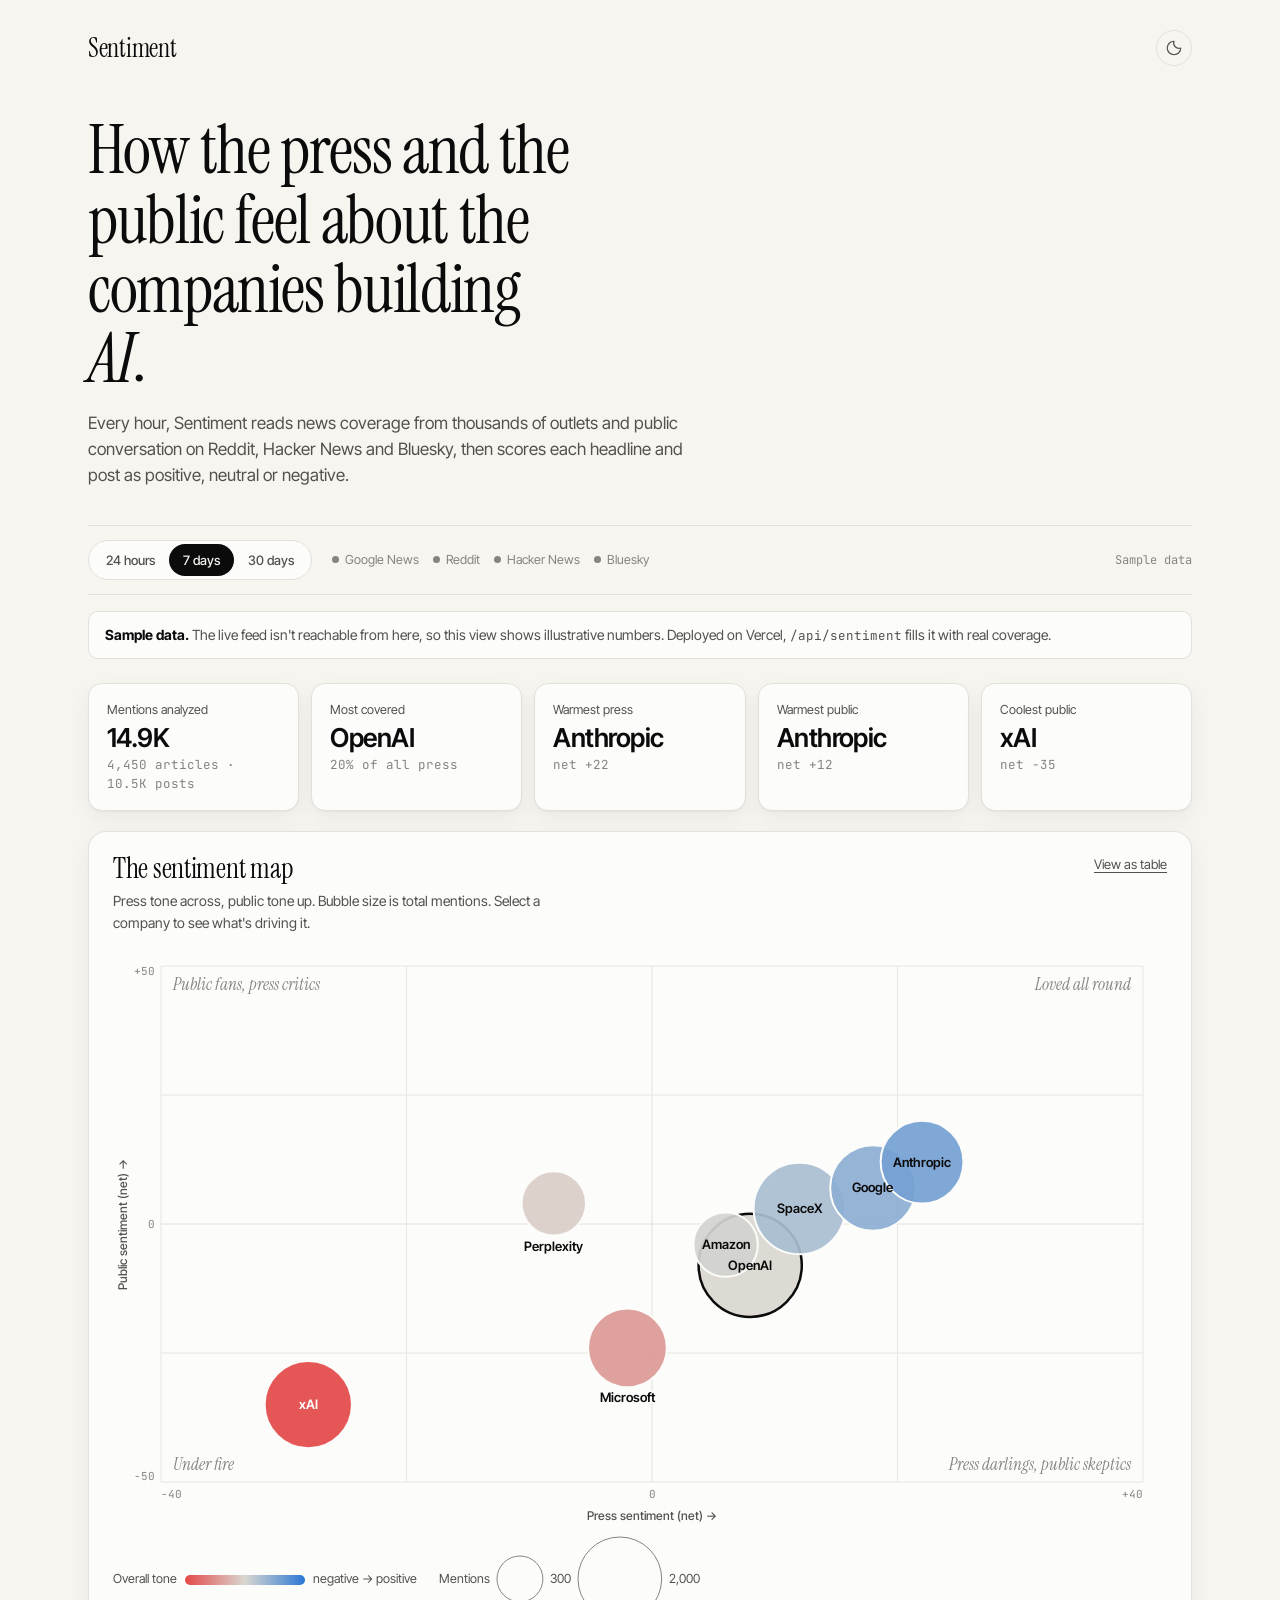
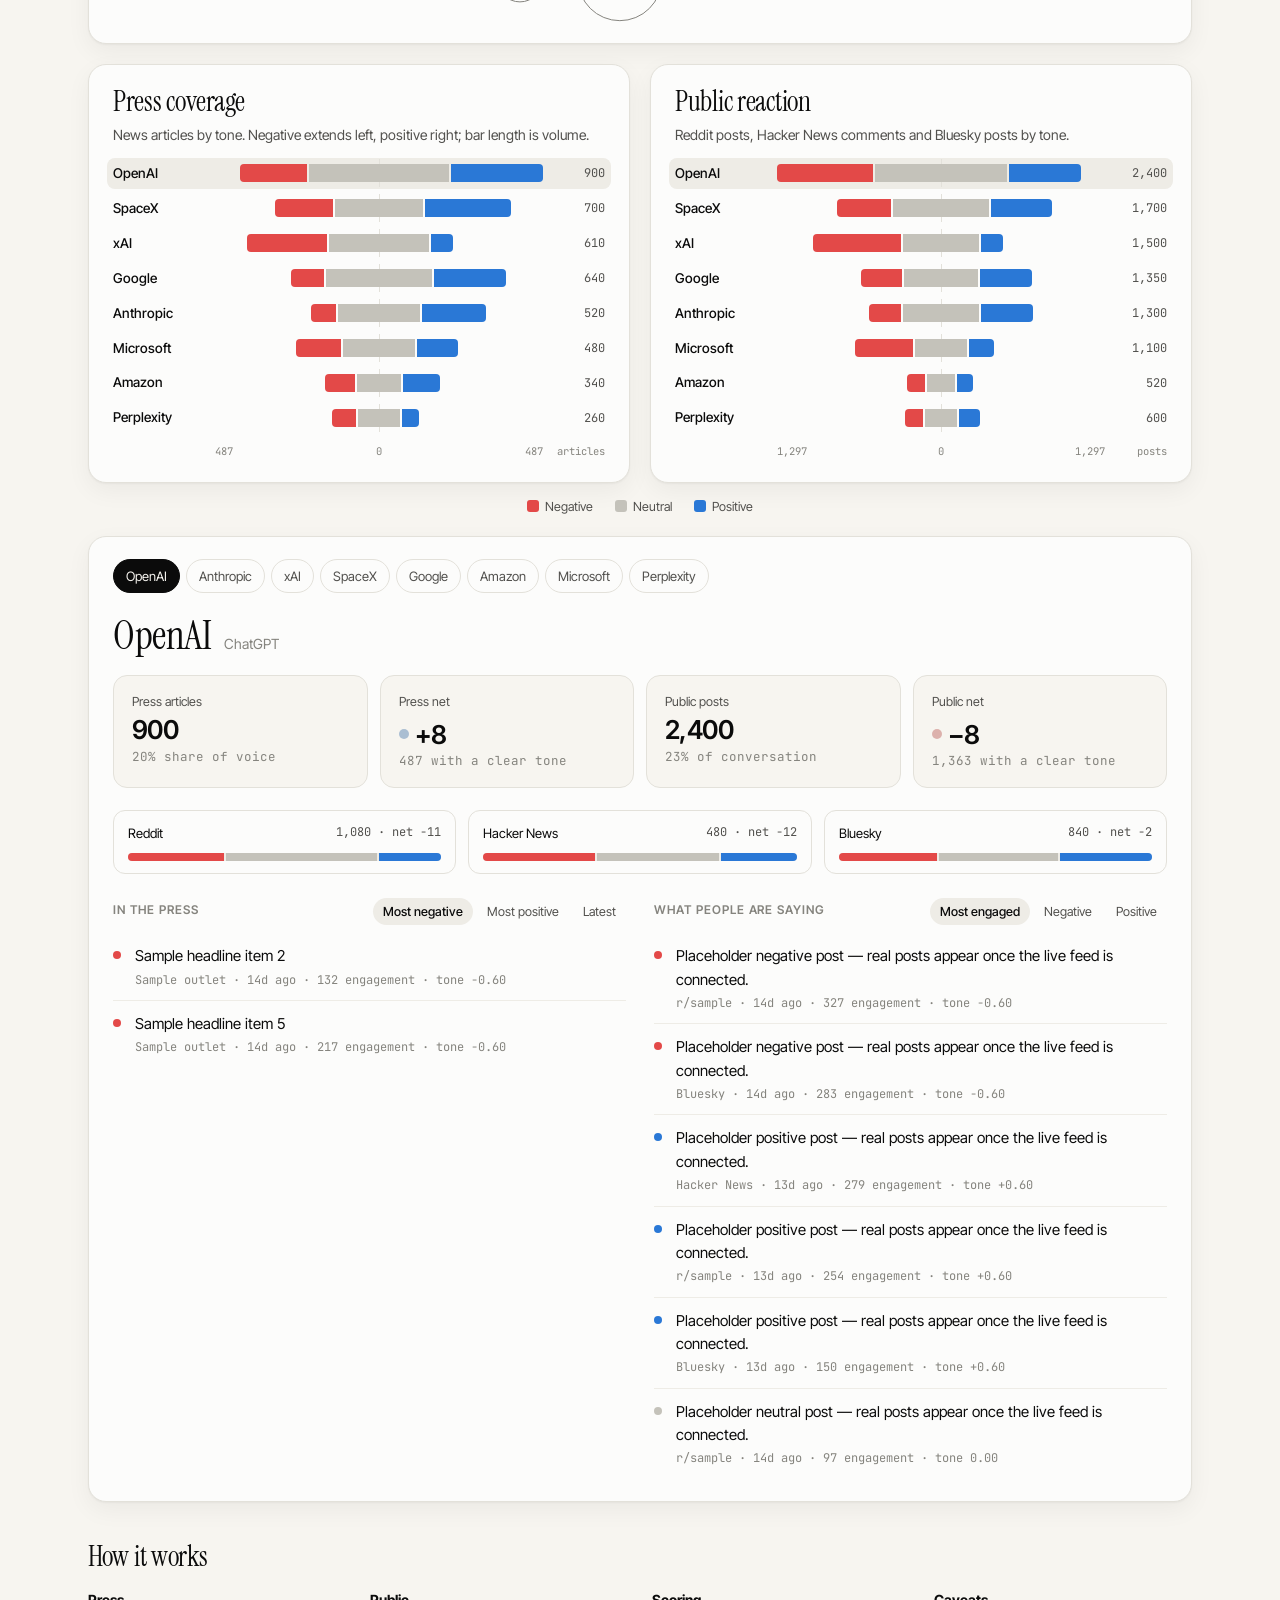
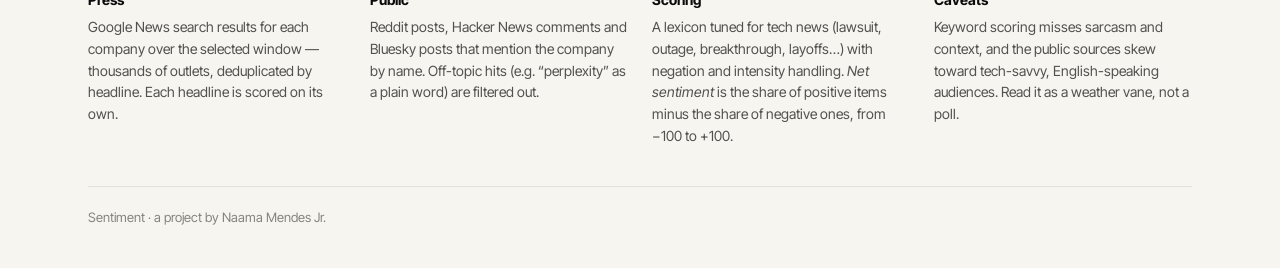
==== sentiment/index.html @ e8dbe795 "Add Sentiment: press vs. public sentiment dashboard for top AI companies Static page at /sentiment/ " ====
<!doctype html>
<html lang="en">
<head>
  <meta charset="utf-8" />
  <meta name="viewport" content="width=device-width, initial-scale=1" />
  <title>Sentiment</title>
  <meta name="description" content="How the press and the public feel about the companies building AI — OpenAI, Anthropic, xAI, SpaceX, Google, Amazon, Microsoft and Perplexity." />
  <link rel="preconnect" href="https://fonts.googleapis.com" />
  <link rel="preconnect" href="https://fonts.gstatic.com" crossorigin />
  <link href="https://fonts.googleapis.com/css2?family=Instrument+Serif:ital@0;1&family=Inter+Tight:wght@400;500;600&family=JetBrains+Mono:wght@400;500&display=swap" rel="stylesheet" />
  <link rel="stylesheet" href="/sentiment/sentiment.css" />
  <script>
    try { const t = localStorage.getItem("sentiment-theme"); if (t) document.documentElement.dataset.theme = t; } catch (e) {}
  </script>
</head>
<body>
  <div class="page">
    <header class="masthead">
      <div class="masthead-row">
        <a class="wordmark" href="/sentiment/">Sentiment</a>
        <button class="theme-toggle" id="themeToggle" type="button" aria-label="Toggle dark mode">
          <svg viewBox="0 0 24 24" width="18" height="18" aria-hidden="true"><path d="M12 3a9 9 0 1 0 9 9 7 7 0 0 1-9-9z" fill="none" stroke="currentColor" stroke-width="1.6" stroke-linejoin="round"/></svg>
        </button>
      </div>
      <h1 class="headline">How the press and the public feel about the companies building <em>AI</em>.</h1>
      <p class="dek">Every hour, Sentiment reads news coverage from thousands of outlets and public conversation on Reddit, Hacker News and Bluesky, then scores each headline and post as positive, neutral or negative.</p>
    </header>

    <div class="controls" role="toolbar" aria-label="Filters">
      <div class="seg" role="radiogroup" aria-label="Time window" id="windowSeg">
        <button role="radio" data-window="1d">24 hours</button>
        <button role="radio" data-window="7d" aria-checked="true">7 days</button>
        <button role="radio" data-window="30d">30 days</button>
      </div>
      <div class="sources" id="sources" aria-label="Source status"></div>
      <span class="updated" id="updated"></span>
    </div>

    <div class="banner" id="sampleBanner" hidden>
      <strong>Sample data.</strong> The live feed isn't reachable from here, so this view shows illustrative numbers. Deployed on Vercel, <code>/api/sentiment</code> fills it with real coverage.
    </div>

    <main id="main" class="main">
      <section class="tiles" id="tiles" aria-label="Summary"></section>

      <section class="card map-card">
        <div class="card-head">
          <div>
            <h2>The sentiment map</h2>
            <p class="sub">Press tone across, public tone up. Bubble size is total mentions. Select a company to see what's driving it.</p>
          </div>
          <button class="link-btn" id="mapTableToggle" type="button" aria-expanded="false">View as table</button>
        </div>
        <div class="map-wrap" id="mapWrap"></div>
        <div class="legend" id="mapLegend"></div>
        <div class="table-wrap" id="mapTable" hidden></div>
      </section>

      <div class="duo">
        <section class="card">
          <div class="card-head">
            <div>
              <h2>Press coverage</h2>
              <p class="sub">News articles by tone. Negative extends left, positive right; bar length is volume.</p>
            </div>
          </div>
          <div id="pressBars" class="bars"></div>
        </section>
        <section class="card">
          <div class="card-head">
            <div>
              <h2>Public reaction</h2>
              <p class="sub">Reddit posts, Hacker News comments and Bluesky posts by tone.</p>
            </div>
          </div>
          <div id="publicBars" class="bars"></div>
        </section>
      </div>
      <div class="legend legend-center" id="barLegend"></div>

      <section class="card detail" id="detail" aria-live="polite"></section>

      <section class="method">
        <h2>How it works</h2>
        <div class="method-grid">
          <div><h3>Press</h3><p>Google News search results for each company over the selected window — thousands of outlets, deduplicated by headline. Each headline is scored on its own.</p></div>
          <div><h3>Public</h3><p>Reddit posts, Hacker News comments and Bluesky posts that mention the company by name. Off-topic hits (e.g. “perplexity” as a plain word) are filtered out.</p></div>
          <div><h3>Scoring</h3><p>A lexicon tuned for tech news (lawsuit, outage, breakthrough, layoffs…) with negation and intensity handling. <em>Net sentiment</em> is the share of positive items minus the share of negative ones, from −100 to +100.</p></div>
          <div><h3>Caveats</h3><p>Keyword scoring misses sarcasm and context, and the public sources skew toward tech-savvy, English-speaking audiences. Read it as a weather vane, not a poll.</p></div>
        </div>
      </section>
    </main>

    <footer class="foot">Sentiment · a project by Naama Mendes Jr.</footer>
  </div>
  <div class="tooltip" id="tooltip" role="tooltip" hidden></div>
  <script src="/sentiment/sentiment.js" defer></script>
</body>
</html>
---- sentiment/sentiment.css ----
/* ============ Sentiment ============ */

:root {
  color-scheme: light;
  --bg: #f7f5f0;
  --surface: #fcfcfb;
  --ink: #0b0b0b;
  --ink-2: #52514e;
  --ink-3: #85847e;
  --rule: #e3e1da;
  --rule-soft: #eeece6;
  --grid: #e8e6df;
  --pos: #2a78d6;
  --neg: #e34948;
  --neu: #c4c2ba;
  --mid: #d9d7d0;
  --focus: #2a78d6;
  --shadow: 0 1px 2px rgba(20, 20, 15, .04), 0 8px 24px rgba(20, 20, 15, .05);

  --serif: "Instrument Serif", "Times New Roman", serif;
  --sans: "Inter Tight", "Helvetica Neue", Helvetica, Arial, sans-serif;
  --mono: "JetBrains Mono", ui-monospace, Menlo, monospace;
}
@media (prefers-color-scheme: dark) {
  :root:not([data-theme="light"]) {
    color-scheme: dark;
    --bg: #111110;
    --surface: #1a1a19;
    --ink: #f0efec;
    --ink-2: #c3c2b7;
    --ink-3: #8f8e86;
    --rule: #2f2f2c;
    --rule-soft: #262624;
    --grid: #2a2a28;
    --pos: #3987e5;
    --neg: #e66767;
    --neu: #55544f;
    --mid: #44433f;
    --focus: #6da7ec;
    --shadow: none;
  }
}
:root[data-theme="dark"] {
  color-scheme: dark;
  --bg: #111110;
  --surface: #1a1a19;
  --ink: #f0efec;
  --ink-2: #c3c2b7;
  --ink-3: #8f8e86;
  --rule: #2f2f2c;
  --rule-soft: #262624;
  --grid: #2a2a28;
  --pos: #3987e5;
  --neg: #e66767;
  --neu: #55544f;
  --mid: #44433f;
  --focus: #6da7ec;
  --shadow: none;
}

* { box-sizing: border-box; }
html, body { margin: 0; }
body {
  background: var(--bg);
  color: var(--ink);
  font: 15px/1.55 var(--sans);
  -webkit-font-smoothing: antialiased;
  overflow-x: hidden;
}
a { color: inherit; }
button { font: inherit; color: inherit; background: none; border: 0; cursor: pointer; padding: 0; }
:focus-visible { outline: 2px solid var(--focus); outline-offset: 2px; border-radius: 4px; }

.page { max-width: 1200px; margin: 0 auto; padding: 0 clamp(16px, 4vw, 48px); }

/* ---------- Masthead ---------- */
.masthead { padding: 28px 0 8px; }
.masthead-row { display: flex; align-items: center; justify-content: space-between; }
.wordmark {
  font-family: var(--serif); font-size: 26px; text-decoration: none; letter-spacing: -.01em;
}
.theme-toggle {
  width: 36px; height: 36px; display: grid; place-items: center;
  border-radius: 999px; color: var(--ink-2); border: 1px solid var(--rule);
}
.theme-toggle:hover { color: var(--ink); background: var(--surface); }
.headline {
  font-family: var(--serif); font-weight: 400;
  font-size: clamp(36px, 6vw, 68px); line-height: 1.02; letter-spacing: -.02em;
  margin: 48px 0 16px; max-width: 16ch;
}
.headline em { font-style: italic; }
.dek { color: var(--ink-2); font-size: 17px; max-width: 62ch; margin: 0 0 28px; }

/* ---------- Controls ---------- */
.controls {
  display: flex; flex-wrap: wrap; align-items: center; gap: 12px 20px;
  padding: 14px 0; border-top: 1px solid var(--rule); border-bottom: 1px solid var(--rule);
  position: sticky; top: 0; z-index: 5; background: var(--bg);
}
.seg { display: inline-flex; background: var(--surface); border: 1px solid var(--rule); border-radius: 999px; padding: 3px; }
.seg button { padding: 6px 14px; border-radius: 999px; font-size: 13px; color: var(--ink-2); font-weight: 500; }
.seg button[aria-checked="true"] { background: var(--ink); color: var(--bg); }
.seg button:not([aria-checked="true"]):hover { color: var(--ink); }
.sources { display: flex; flex-wrap: wrap; gap: 6px 14px; font-size: 12.5px; color: var(--ink-2); }
.src { display: inline-flex; align-items: center; gap: 6px; }
.src i { width: 7px; height: 7px; border-radius: 50%; background: #0ca30c; display: inline-block; }
.src.partial i { background: #fab219; }
.src.down i { background: #d03b3b; }
.src.down, .src.idle { color: var(--ink-3); }
.src.idle i { background: var(--ink-3); }
.updated { margin-left: auto; font-family: var(--mono); font-size: 12px; color: var(--ink-3); }

.banner {
  margin: 16px 0 0; padding: 12px 16px; border-radius: 10px;
  background: var(--surface); border: 1px solid var(--rule); color: var(--ink-2); font-size: 14px;
}
.banner strong { color: var(--ink); }
.banner code { font-family: var(--mono); font-size: 12.5px; }

.main { padding: 24px 0 40px; display: grid; gap: 20px; transition: opacity .25s; }
.main.loading { opacity: .45; pointer-events: none; }

/* ---------- Tiles ---------- */
.tiles { display: grid; grid-template-columns: repeat(5, minmax(0, 1fr)); gap: 12px; }
.tile { background: var(--surface); border: 1px solid var(--rule); border-radius: 14px; padding: 16px 18px; box-shadow: var(--shadow); min-width: 0; }
.tile-label { font-size: 12.5px; color: var(--ink-2); }
.tile-value { font-size: 26px; font-weight: 600; letter-spacing: -.02em; margin-top: 4px; line-height: 1.15; overflow: hidden; text-overflow: ellipsis; white-space: nowrap; }
.tile-note { font-size: 12.5px; color: var(--ink-3); margin-top: 2px; font-family: var(--mono); }

/* ---------- Cards ---------- */
.card { background: var(--surface); border: 1px solid var(--rule); border-radius: 18px; padding: 22px 24px; box-shadow: var(--shadow); min-width: 0; }
.card-head { display: flex; justify-content: space-between; align-items: flex-start; gap: 16px; margin-bottom: 12px; }
.card h2, .method h2 { font-family: var(--serif); font-weight: 400; font-size: 28px; letter-spacing: -.01em; margin: 0; line-height: 1.1; }
.sub { color: var(--ink-2); margin: 6px 0 0; font-size: 14px; max-width: 60ch; }
.link-btn { font-size: 13px; color: var(--ink-2); text-decoration: underline; text-underline-offset: 3px; white-space: nowrap; }
.link-btn:hover { color: var(--ink); }

.duo { display: grid; grid-template-columns: 1fr 1fr; gap: 20px; }

/* ---------- Map ---------- */
.map-wrap { position: relative; width: 100%; }
.map-wrap svg { display: block; width: 100%; height: auto; overflow: visible; }
.map-wrap text { font-family: var(--sans); }
.axis-line { stroke: var(--rule); stroke-width: 1; }
.grid-line { stroke: var(--grid); stroke-width: 1; }
.quad-label { font-family: var(--serif) !important; font-style: italic; font-size: 17px; fill: var(--ink-3); }
.axis-label { font-size: 12px; fill: var(--ink-2); font-weight: 500; }
.tick { font-family: var(--mono) !important; font-size: 11px; fill: var(--ink-3); }
.bubble { cursor: pointer; transition: opacity .2s; }
.bubble circle.fill { stroke: var(--surface); stroke-width: 2; fill-opacity: .92; transition: stroke .15s; }
.bubble:hover circle.fill, .bubble:focus-visible circle.fill { stroke: var(--ink); }
.bubble.selected circle.fill { stroke: var(--ink); stroke-width: 2.5; }
.bubble:focus { outline: none; }
.bubble-name { font-size: 13px; font-weight: 600; fill: var(--ink); paint-order: stroke; stroke: var(--surface); stroke-width: 4px; stroke-linejoin: round; pointer-events: none; }
.bubble-name.inside { stroke: none; }

.legend { display: flex; flex-wrap: wrap; gap: 8px 22px; align-items: center; font-size: 12.5px; color: var(--ink-2); margin-top: 10px; }
.legend-center { justify-content: center; margin-top: -6px; }
.legend .sw { display: inline-block; width: 12px; height: 12px; border-radius: 3px; vertical-align: -1px; margin-right: 6px; }
.legend .ramp { display: inline-block; width: 120px; height: 10px; border-radius: 5px; vertical-align: middle; margin: 0 8px; background: linear-gradient(90deg, var(--neg), var(--mid), var(--pos)); }
.legend .size-key { display: inline-flex; align-items: center; gap: 6px; }
.legend .size-key svg { overflow: visible; }

/* ---------- Bars ---------- */
.bars { display: grid; gap: 4px; }
.bar-row {
  display: grid; grid-template-columns: 92px 1fr 52px; align-items: center; gap: 10px;
  padding: 5px 6px; margin: 0 -6px; border-radius: 8px; cursor: pointer;
}
.bar-row:hover, .bar-row.selected { background: var(--rule-soft); }
.bar-name { font-size: 13.5px; font-weight: 500; white-space: nowrap; overflow: hidden; text-overflow: ellipsis; }
.bar-track { position: relative; height: 18px; }
.bar-track::before { content: ""; position: absolute; left: 50%; top: -5px; bottom: -5px; width: 1px; background: var(--rule); }
.seg-bar { position: absolute; top: 0; height: 18px; }
.seg-bar.neg { background: var(--neg); border-radius: 4px 0 0 4px; }
.seg-bar.pos { background: var(--pos); border-radius: 0 4px 4px 0; }
.seg-bar.neu { background: var(--neu); }
.bar-total { font-family: var(--mono); font-size: 12px; color: var(--ink-2); text-align: right; }
.bar-axis { display: grid; grid-template-columns: 92px 1fr 52px; gap: 10px; font-family: var(--mono); font-size: 10.5px; color: var(--ink-3); margin-top: 6px; }
.bar-axis div { display: flex; justify-content: space-between; }

/* ---------- Detail ---------- */
.company-picker { display: flex; flex-wrap: wrap; gap: 6px; margin-bottom: 20px; }
.chip { padding: 6px 12px; border-radius: 999px; border: 1px solid var(--rule); font-size: 13px; color: var(--ink-2); }
.chip:hover { color: var(--ink); border-color: var(--ink-3); }
.chip[aria-pressed="true"] { background: var(--ink); color: var(--bg); border-color: var(--ink); }
.detail-title { display: flex; align-items: baseline; gap: 12px; flex-wrap: wrap; }
.detail-title h2 { font-size: 40px; }
.detail-title .product { color: var(--ink-3); font-size: 14px; }
.detail-stats { display: grid; grid-template-columns: repeat(4, minmax(0, 1fr)); gap: 12px; margin: 18px 0 22px; }
.detail-stats .tile { box-shadow: none; background: var(--bg); }
.net-pill { display: inline-flex; align-items: center; gap: 6px; }
.net-pill i { width: 10px; height: 10px; border-radius: 50%; display: inline-block; }

.src-split { display: grid; grid-template-columns: repeat(3, minmax(0, 1fr)); gap: 12px; margin-bottom: 24px; }
.src-split .mini { border: 1px solid var(--rule); border-radius: 12px; padding: 12px 14px; }
.mini-head { display: flex; justify-content: space-between; font-size: 13px; }
.mini-head span:last-child { font-family: var(--mono); color: var(--ink-2); font-size: 12px; }
.stack { display: flex; gap: 2px; height: 8px; margin-top: 10px; border-radius: 4px; overflow: hidden; background: var(--rule-soft); }
.stack span { display: block; height: 100%; }

.lists { display: grid; grid-template-columns: 1fr 1fr; gap: 28px; }
.lists h3 { font-size: 12px; text-transform: uppercase; letter-spacing: .08em; color: var(--ink-3); font-weight: 600; margin: 0 0 6px; }
.feed { list-style: none; padding: 0; margin: 0; }
.feed li { border-top: 1px solid var(--rule-soft); padding: 11px 0; display: grid; grid-template-columns: 14px 1fr; gap: 8px; }
.feed li:first-child { border-top: 0; }
.feed .dot { width: 8px; height: 8px; border-radius: 50%; margin-top: 7px; }
.feed .dot.positive { background: var(--pos); }
.feed .dot.negative { background: var(--neg); }
.feed .dot.neutral { background: var(--neu); }
.feed a { text-decoration: none; font-size: 14.5px; line-height: 1.4; display: block; }
.feed a:hover { text-decoration: underline; text-underline-offset: 2px; }
.feed .meta { font-size: 12px; color: var(--ink-3); margin-top: 3px; font-family: var(--mono); }
.feed .empty { color: var(--ink-3); font-size: 14px; display: block; }
.feed-tabs { display: flex; gap: 4px; margin-bottom: 4px; }
.feed-tabs button { font-size: 12.5px; padding: 4px 10px; border-radius: 999px; color: var(--ink-2); }
.feed-tabs button[aria-selected="true"] { background: var(--rule-soft); color: var(--ink); font-weight: 500; }
.feed-col-head { display: flex; justify-content: space-between; align-items: center; gap: 8px; flex-wrap: wrap; margin-bottom: 4px; }

/* ---------- Table ---------- */
.table-wrap { overflow-x: auto; margin-top: 16px; }
table { border-collapse: collapse; width: 100%; font-size: 13.5px; }
th, td { text-align: right; padding: 8px 10px; border-bottom: 1px solid var(--rule-soft); white-space: nowrap; }
th:first-child, td:first-child { text-align: left; }
th { font-weight: 500; color: var(--ink-2); font-size: 12px; }
td { font-family: var(--mono); font-size: 12.5px; }
td:first-child { font-family: var(--sans); font-size: 13.5px; font-weight: 500; }

/* ---------- Tooltip ---------- */
.tooltip {
  position: fixed; z-index: 20; pointer-events: none; min-width: 180px;
  background: var(--surface); color: var(--ink); border: 1px solid var(--rule);
  border-radius: 10px; padding: 10px 12px; font-size: 12.5px;
  box-shadow: 0 8px 28px rgba(0,0,0,.14);
}
.tooltip .tt-title { font-weight: 600; font-size: 13.5px; margin-bottom: 6px; }
.tooltip .tt-row { display: flex; justify-content: space-between; gap: 18px; align-items: center; }
.tooltip .tt-row b { font-family: var(--mono); font-weight: 500; }
.tooltip .tt-row span { color: var(--ink-2); display: inline-flex; align-items: center; gap: 6px; }
.tooltip .key { width: 10px; height: 2px; display: inline-block; border-radius: 1px; }

/* ---------- Method ---------- */
.method { padding: 20px 0 0; }
.method-grid { display: grid; grid-template-columns: repeat(4, minmax(0, 1fr)); gap: 24px; margin-top: 16px; }
.method h3 { font-size: 14px; margin: 0 0 6px; }
.method p { font-size: 14px; color: var(--ink-2); margin: 0; }
.foot { border-top: 1px solid var(--rule); padding: 20px 0 40px; color: var(--ink-3); font-size: 13px; }

/* ---------- Responsive ---------- */
@media (max-width: 960px) {
  .tiles { grid-template-columns: repeat(2, minmax(0, 1fr)); }
  .tiles .tile:first-child { grid-column: span 2; }
  .duo, .lists { grid-template-columns: 1fr; }
  .method-grid { grid-template-columns: 1fr 1fr; }
  .detail-stats { grid-template-columns: repeat(2, minmax(0, 1fr)); }
}
@media (max-width: 560px) {
  .card { padding: 18px 16px; border-radius: 14px; }
  .updated { margin-left: 0; width: 100%; }
  .src-split { grid-template-columns: 1fr; }
  .method-grid { grid-template-columns: 1fr; }
  .bar-row, .bar-axis { grid-template-columns: 76px 1fr 44px; gap: 8px; }
  .detail-title h2 { font-size: 32px; }
  .quad-label { font-size: 22px; }
}
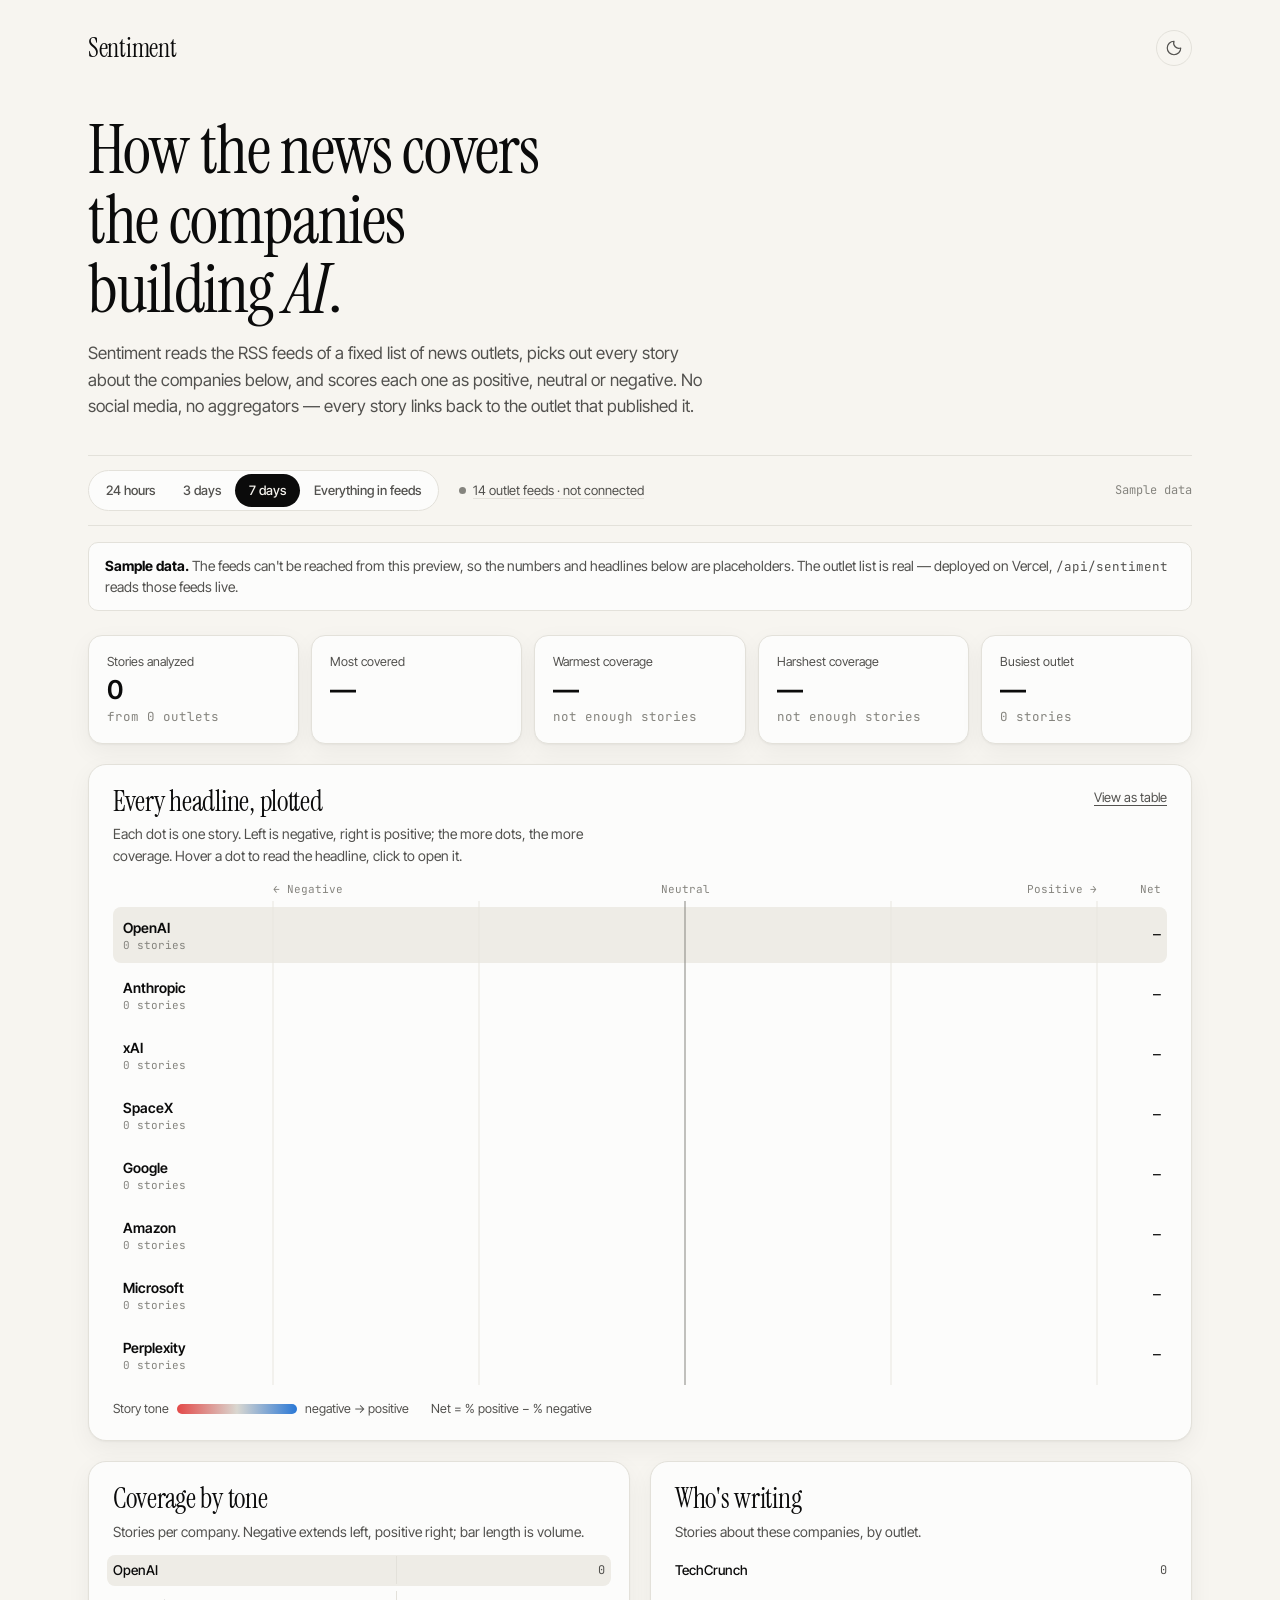
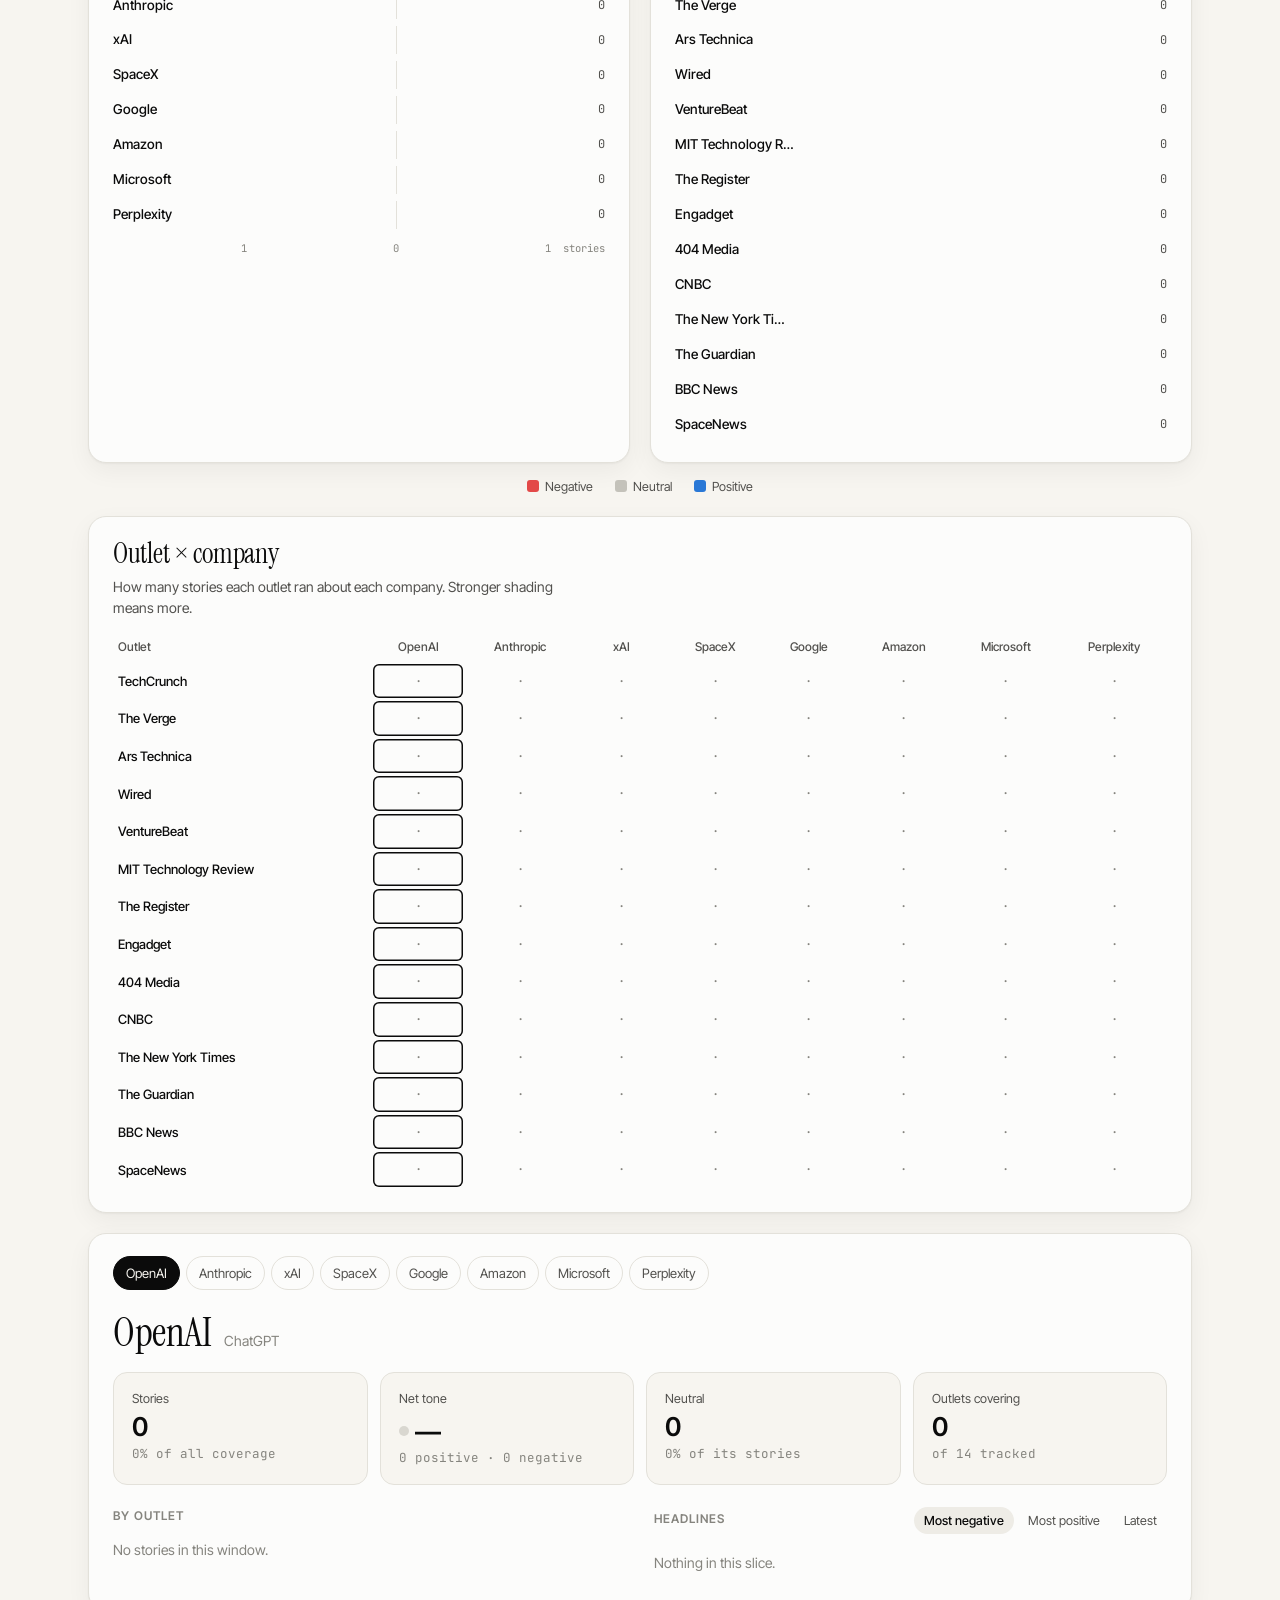
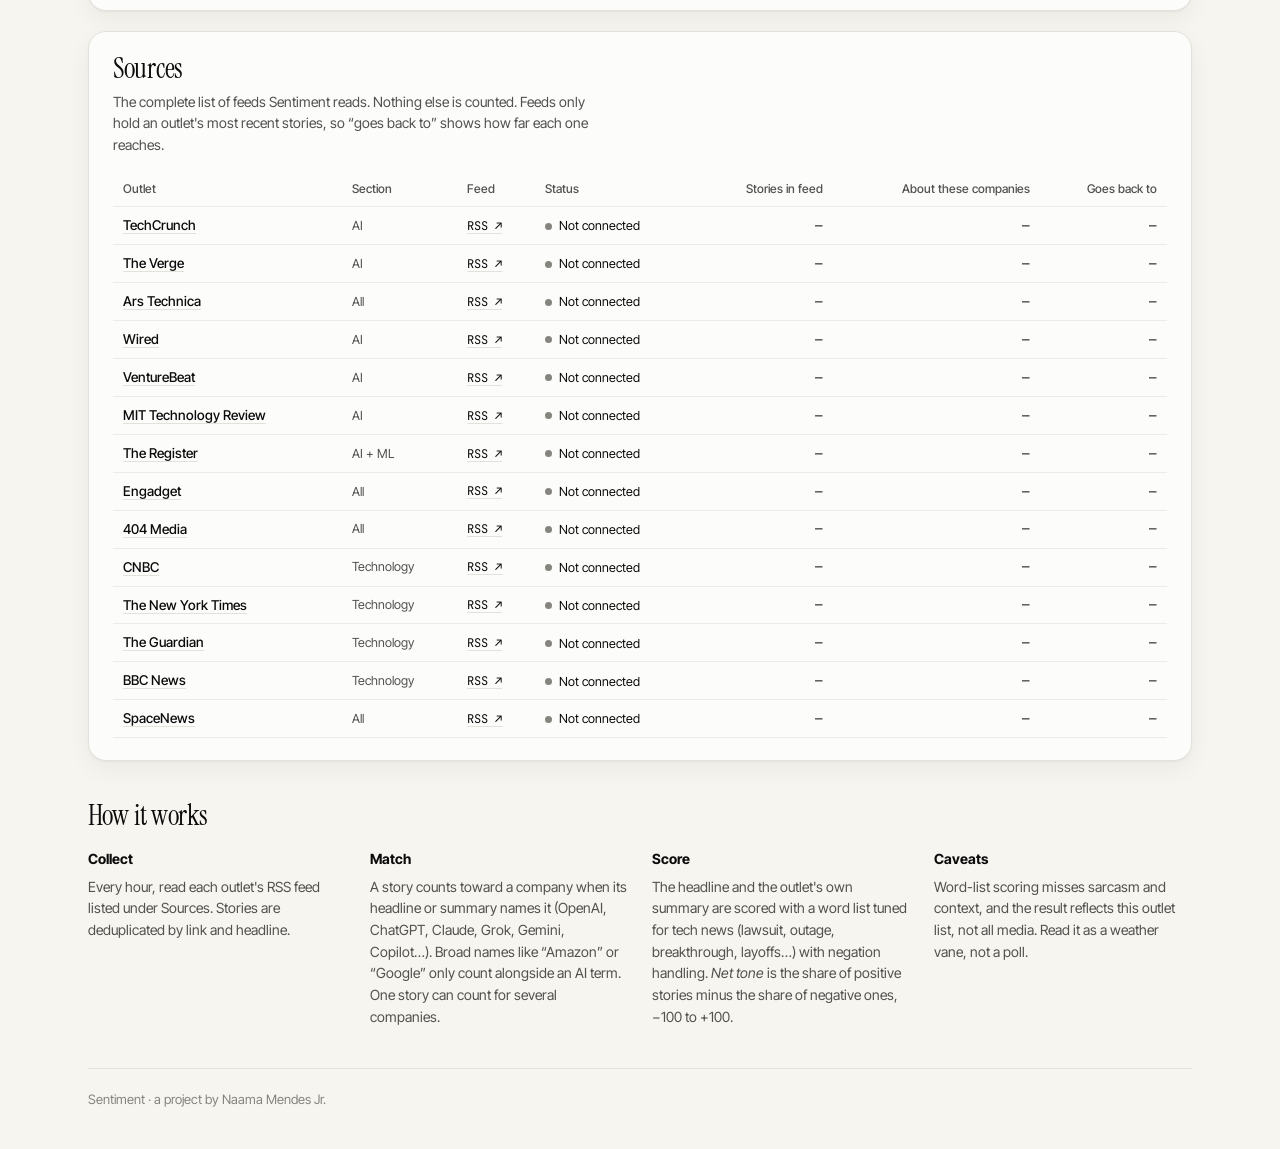
==== commit 892757cd: "Sentiment: read named publisher RSS feeds only, show every source Drop Google News and social source" ====
--- a/sentiment/index.html
+++ b/sentiment/index.html
@@ -4,7 +4,7 @@
   <meta charset="utf-8" />
   <meta name="viewport" content="width=device-width, initial-scale=1" />
   <title>Sentiment</title>
-  <meta name="description" content="How the press and the public feel about the companies building AI — OpenAI, Anthropic, xAI, SpaceX, Google, Amazon, Microsoft and Perplexity." />
+  <meta name="description" content="How the news covers the companies building AI — OpenAI, Anthropic, xAI, SpaceX, Google, Amazon, Microsoft and Perplexity — read straight from publisher RSS feeds." />
   <link rel="preconnect" href="https://fonts.googleapis.com" />
   <link rel="preconnect" href="https://fonts.gstatic.com" crossorigin />
   <link href="https://fonts.googleapis.com/css2?family=Instrument+Serif:ital@0;1&family=Inter+Tight:wght@400;500;600&family=JetBrains+Mono:wght@400;500&display=swap" rel="stylesheet" />
@@ -22,71 +22,92 @@
           <svg viewBox="0 0 24 24" width="18" height="18" aria-hidden="true"><path d="M12 3a9 9 0 1 0 9 9 7 7 0 0 1-9-9z" fill="none" stroke="currentColor" stroke-width="1.6" stroke-linejoin="round"/></svg>
         </button>
       </div>
-      <h1 class="headline">How the press and the public feel about the companies building <em>AI</em>.</h1>
-      <p class="dek">Every hour, Sentiment reads news coverage from thousands of outlets and public conversation on Reddit, Hacker News and Bluesky, then scores each headline and post as positive, neutral or negative.</p>
+      <h1 class="headline">How the news covers the companies building <em>AI</em>.</h1>
+      <p class="dek" id="dek">Sentiment reads the RSS feeds of a fixed list of news outlets, picks out every story about the companies below, and scores each one as positive, neutral or negative. No social media, no aggregators — every story links back to the outlet that published it.</p>
     </header>
 
     <div class="controls" role="toolbar" aria-label="Filters">
       <div class="seg" role="radiogroup" aria-label="Time window" id="windowSeg">
-        <button role="radio" data-window="1d">24 hours</button>
-        <button role="radio" data-window="7d" aria-checked="true">7 days</button>
-        <button role="radio" data-window="30d">30 days</button>
+        <button role="radio" data-window="1">24 hours</button>
+        <button role="radio" data-window="3">3 days</button>
+        <button role="radio" data-window="7" aria-checked="true">7 days</button>
+        <button role="radio" data-window="all">Everything in feeds</button>
       </div>
-      <div class="sources" id="sources" aria-label="Source status"></div>
+      <a class="feed-status" id="feedStatus" href="#sources"></a>
       <span class="updated" id="updated"></span>
     </div>
 
     <div class="banner" id="sampleBanner" hidden>
-      <strong>Sample data.</strong> The live feed isn't reachable from here, so this view shows illustrative numbers. Deployed on Vercel, <code>/api/sentiment</code> fills it with real coverage.
+      <strong>Sample data.</strong> The feeds can't be reached from this preview, so the numbers and headlines below are placeholders. The outlet list is real — deployed on Vercel, <code>/api/sentiment</code> reads those feeds live.
     </div>
 
     <main id="main" class="main">
       <section class="tiles" id="tiles" aria-label="Summary"></section>
 
-      <section class="card map-card">
+      <section class="card">
         <div class="card-head">
           <div>
-            <h2>The sentiment map</h2>
-            <p class="sub">Press tone across, public tone up. Bubble size is total mentions. Select a company to see what's driving it.</p>
+            <h2>Every headline, plotted</h2>
+            <p class="sub">Each dot is one story. Left is negative, right is positive; the more dots, the more coverage. Hover a dot to read the headline, click to open it.</p>
           </div>
-          <button class="link-btn" id="mapTableToggle" type="button" aria-expanded="false">View as table</button>
+          <button class="link-btn" id="tableToggle" type="button" aria-expanded="false">View as table</button>
         </div>
-        <div class="map-wrap" id="mapWrap"></div>
-        <div class="legend" id="mapLegend"></div>
-        <div class="table-wrap" id="mapTable" hidden></div>
+        <div class="strip-wrap" id="strip"></div>
+        <div class="legend" id="stripLegend"></div>
+        <div class="table-wrap" id="summaryTable" hidden></div>
       </section>
 
       <div class="duo">
         <section class="card">
           <div class="card-head">
             <div>
-              <h2>Press coverage</h2>
-              <p class="sub">News articles by tone. Negative extends left, positive right; bar length is volume.</p>
+              <h2>Coverage by tone</h2>
+              <p class="sub">Stories per company. Negative extends left, positive right; bar length is volume.</p>
             </div>
           </div>
-          <div id="pressBars" class="bars"></div>
+          <div id="toneBars" class="bars"></div>
         </section>
         <section class="card">
           <div class="card-head">
             <div>
-              <h2>Public reaction</h2>
-              <p class="sub">Reddit posts, Hacker News comments and Bluesky posts by tone.</p>
+              <h2>Who's writing</h2>
+              <p class="sub">Stories about these companies, by outlet.</p>
             </div>
           </div>
-          <div id="publicBars" class="bars"></div>
+          <div id="outletBars" class="bars"></div>
         </section>
       </div>
       <div class="legend legend-center" id="barLegend"></div>
 
+      <section class="card">
+        <div class="card-head">
+          <div>
+            <h2>Outlet × company</h2>
+            <p class="sub">How many stories each outlet ran about each company. Stronger shading means more.</p>
+          </div>
+        </div>
+        <div class="heat-wrap" id="heat"></div>
+      </section>
+
       <section class="card detail" id="detail" aria-live="polite"></section>
+
+      <section class="card" id="sources">
+        <div class="card-head">
+          <div>
+            <h2>Sources</h2>
+            <p class="sub">The complete list of feeds Sentiment reads. Nothing else is counted. Feeds only hold an outlet's most recent stories, so “goes back to” shows how far each one reaches.</p>
+          </div>
+        </div>
+        <div class="table-wrap" id="sourceTable"></div>
+      </section>
 
       <section class="method">
         <h2>How it works</h2>
         <div class="method-grid">
-          <div><h3>Press</h3><p>Google News search results for each company over the selected window — thousands of outlets, deduplicated by headline. Each headline is scored on its own.</p></div>
-          <div><h3>Public</h3><p>Reddit posts, Hacker News comments and Bluesky posts that mention the company by name. Off-topic hits (e.g. “perplexity” as a plain word) are filtered out.</p></div>
-          <div><h3>Scoring</h3><p>A lexicon tuned for tech news (lawsuit, outage, breakthrough, layoffs…) with negation and intensity handling. <em>Net sentiment</em> is the share of positive items minus the share of negative ones, from −100 to +100.</p></div>
-          <div><h3>Caveats</h3><p>Keyword scoring misses sarcasm and context, and the public sources skew toward tech-savvy, English-speaking audiences. Read it as a weather vane, not a poll.</p></div>
+          <div><h3>Collect</h3><p>Every hour, read each outlet's RSS feed listed under Sources. Stories are deduplicated by link and headline.</p></div>
+          <div><h3>Match</h3><p>A story counts toward a company when its headline or summary names it (OpenAI, ChatGPT, Claude, Grok, Gemini, Copilot…). Broad names like “Amazon” or “Google” only count alongside an AI term. One story can count for several companies.</p></div>
+          <div><h3>Score</h3><p>The headline and the outlet's own summary are scored with a word list tuned for tech news (lawsuit, outage, breakthrough, layoffs…) with negation handling. <em>Net tone</em> is the share of positive stories minus the share of negative ones, −100 to +100.</p></div>
+          <div><h3>Caveats</h3><p>Word-list scoring misses sarcasm and context, and the result reflects this outlet list, not all media. Read it as a weather vane, not a poll.</p></div>
         </div>
       </section>
     </main>
--- a/sentiment/sentiment.css
+++ b/sentiment/sentiment.css
@@ -102,13 +102,6 @@
 .seg button { padding: 6px 14px; border-radius: 999px; font-size: 13px; color: var(--ink-2); font-weight: 500; }
 .seg button[aria-checked="true"] { background: var(--ink); color: var(--bg); }
 .seg button:not([aria-checked="true"]):hover { color: var(--ink); }
-.sources { display: flex; flex-wrap: wrap; gap: 6px 14px; font-size: 12.5px; color: var(--ink-2); }
-.src { display: inline-flex; align-items: center; gap: 6px; }
-.src i { width: 7px; height: 7px; border-radius: 50%; background: #0ca30c; display: inline-block; }
-.src.partial i { background: #fab219; }
-.src.down i { background: #d03b3b; }
-.src.down, .src.idle { color: var(--ink-3); }
-.src.idle i { background: var(--ink-3); }
 .updated { margin-left: auto; font-family: var(--mono); font-size: 12px; color: var(--ink-3); }
 
 .banner {
@@ -138,47 +131,67 @@
 
 .duo { display: grid; grid-template-columns: 1fr 1fr; gap: 20px; }
 
-/* ---------- Map ---------- */
-.map-wrap { position: relative; width: 100%; }
-.map-wrap svg { display: block; width: 100%; height: auto; overflow: visible; }
-.map-wrap text { font-family: var(--sans); }
-.axis-line { stroke: var(--rule); stroke-width: 1; }
+/* ---------- Strip chart ---------- */
+.strip-wrap { position: relative; width: 100%; }
+.strip-wrap svg { display: block; width: 100%; height: auto; overflow: visible; }
+.strip-wrap text { font-family: var(--sans); }
+.axis-line { stroke: var(--ink-3); stroke-width: 1; }
 .grid-line { stroke: var(--grid); stroke-width: 1; }
-.quad-label { font-family: var(--serif) !important; font-style: italic; font-size: 17px; fill: var(--ink-3); }
-.axis-label { font-size: 12px; fill: var(--ink-2); font-weight: 500; }
 .tick { font-family: var(--mono) !important; font-size: 11px; fill: var(--ink-3); }
-.bubble { cursor: pointer; transition: opacity .2s; }
-.bubble circle.fill { stroke: var(--surface); stroke-width: 2; fill-opacity: .92; transition: stroke .15s; }
-.bubble:hover circle.fill, .bubble:focus-visible circle.fill { stroke: var(--ink); }
-.bubble.selected circle.fill { stroke: var(--ink); stroke-width: 2.5; }
-.bubble:focus { outline: none; }
-.bubble-name { font-size: 13px; font-weight: 600; fill: var(--ink); paint-order: stroke; stroke: var(--surface); stroke-width: 4px; stroke-linejoin: round; pointer-events: none; }
-.bubble-name.inside { stroke: none; }
+.row-bg { fill: var(--rule-soft); }
+.row-label { cursor: pointer; }
+.row-label:focus { outline: none; }
+.row-label:focus-visible .row-name { text-decoration: underline; }
+.row-label:hover .row-name { text-decoration: underline; text-underline-offset: 3px; }
+.row-name { font-size: 14px; font-weight: 600; fill: var(--ink); }
+.row-count { font-family: var(--mono) !important; font-size: 11px; fill: var(--ink-3); }
+.row-net { font-family: var(--mono) !important; font-size: 13px; font-weight: 500; fill: var(--ink); }
+.dot { stroke: var(--surface); stroke-width: 1.5; cursor: pointer; }
+.dot:hover { stroke: var(--ink); stroke-width: 2; }
 
 .legend { display: flex; flex-wrap: wrap; gap: 8px 22px; align-items: center; font-size: 12.5px; color: var(--ink-2); margin-top: 10px; }
 .legend-center { justify-content: center; margin-top: -6px; }
 .legend .sw { display: inline-block; width: 12px; height: 12px; border-radius: 3px; vertical-align: -1px; margin-right: 6px; }
 .legend .ramp { display: inline-block; width: 120px; height: 10px; border-radius: 5px; vertical-align: middle; margin: 0 8px; background: linear-gradient(90deg, var(--neg), var(--mid), var(--pos)); }
-.legend .size-key { display: inline-flex; align-items: center; gap: 6px; }
-.legend .size-key svg { overflow: visible; }
 
 /* ---------- Bars ---------- */
 .bars { display: grid; gap: 4px; }
 .bar-row {
-  display: grid; grid-template-columns: 92px 1fr 52px; align-items: center; gap: 10px;
-  padding: 5px 6px; margin: 0 -6px; border-radius: 8px; cursor: pointer;
-}
+  display: grid; grid-template-columns: 118px 1fr 44px; align-items: center; gap: 10px;
+  padding: 5px 6px; margin: 0 -6px; border-radius: 8px;
+}
+.bar-row.clickable { cursor: pointer; }
 .bar-row:hover, .bar-row.selected { background: var(--rule-soft); }
 .bar-name { font-size: 13.5px; font-weight: 500; white-space: nowrap; overflow: hidden; text-overflow: ellipsis; }
 .bar-track { position: relative; height: 18px; }
-.bar-track::before { content: ""; position: absolute; left: 50%; top: -5px; bottom: -5px; width: 1px; background: var(--rule); }
+.bar-track.centered::before { content: ""; position: absolute; left: 50%; top: -5px; bottom: -5px; width: 1px; background: var(--rule); }
 .seg-bar { position: absolute; top: 0; height: 18px; }
 .seg-bar.neg { background: var(--neg); border-radius: 4px 0 0 4px; }
 .seg-bar.pos { background: var(--pos); border-radius: 0 4px 4px 0; }
 .seg-bar.neu { background: var(--neu); }
 .bar-total { font-family: var(--mono); font-size: 12px; color: var(--ink-2); text-align: right; }
-.bar-axis { display: grid; grid-template-columns: 92px 1fr 52px; gap: 10px; font-family: var(--mono); font-size: 10.5px; color: var(--ink-3); margin-top: 6px; }
+.bar-axis { display: grid; grid-template-columns: 118px 1fr 44px; gap: 10px; font-family: var(--mono); font-size: 10.5px; color: var(--ink-3); margin-top: 6px; }
 .bar-axis div { display: flex; justify-content: space-between; }
+
+/* stacked (non-diverging) tone bar */
+.hstack { display: flex; gap: 2px; height: 18px; min-width: 4px; }
+.seg-inline { display: block; height: 100%; min-width: 2px; }
+.seg-inline:first-child { border-radius: 0; }
+.seg-inline:last-child { border-radius: 0 4px 4px 0; }
+.seg-inline.neg { background: var(--neg); }
+.seg-inline.neu { background: var(--neu); }
+.seg-inline.pos { background: var(--pos); }
+
+/* ---------- Heatmap ---------- */
+.heat-wrap { overflow-x: auto; margin: 0 -4px; }
+table.heat { border-collapse: separate; border-spacing: 3px; width: 100%; }
+table.heat th { font-size: 12px; font-weight: 500; color: var(--ink-2); padding: 4px 6px; border: 0; }
+table.heat thead th { text-align: center; }
+table.heat thead th:first-child, table.heat tbody th { text-align: left; font-family: var(--sans); white-space: nowrap; }
+table.heat tbody th { font-size: 13px; color: var(--ink); padding-right: 12px; }
+table.heat td { text-align: center; border: 0; border-radius: 6px; padding: 8px 4px; min-width: 54px; font-size: 12px; cursor: pointer; }
+table.heat td.zero { color: var(--ink-3); }
+table.heat td.sel { box-shadow: inset 0 0 0 1.5px var(--ink); }
 
 /* ---------- Detail ---------- */
 .company-picker { display: flex; flex-wrap: wrap; gap: 6px; margin-bottom: 20px; }
@@ -193,30 +206,48 @@
 .net-pill { display: inline-flex; align-items: center; gap: 6px; }
 .net-pill i { width: 10px; height: 10px; border-radius: 50%; display: inline-block; }
 
-.src-split { display: grid; grid-template-columns: repeat(3, minmax(0, 1fr)); gap: 12px; margin-bottom: 24px; }
-.src-split .mini { border: 1px solid var(--rule); border-radius: 12px; padding: 12px 14px; }
-.mini-head { display: flex; justify-content: space-between; font-size: 13px; }
-.mini-head span:last-child { font-family: var(--mono); color: var(--ink-2); font-size: 12px; }
-.stack { display: flex; gap: 2px; height: 8px; margin-top: 10px; border-radius: 4px; overflow: hidden; background: var(--rule-soft); }
-.stack span { display: block; height: 100%; }
 
 .lists { display: grid; grid-template-columns: 1fr 1fr; gap: 28px; }
 .lists h3 { font-size: 12px; text-transform: uppercase; letter-spacing: .08em; color: var(--ink-3); font-weight: 600; margin: 0 0 6px; }
 .feed { list-style: none; padding: 0; margin: 0; }
 .feed li { border-top: 1px solid var(--rule-soft); padding: 11px 0; display: grid; grid-template-columns: 14px 1fr; gap: 8px; }
 .feed li:first-child { border-top: 0; }
-.feed .dot { width: 8px; height: 8px; border-radius: 50%; margin-top: 7px; }
-.feed .dot.positive { background: var(--pos); }
-.feed .dot.negative { background: var(--neg); }
-.feed .dot.neutral { background: var(--neu); }
 .feed a { text-decoration: none; font-size: 14.5px; line-height: 1.4; display: block; }
 .feed a:hover { text-decoration: underline; text-underline-offset: 2px; }
 .feed .meta { font-size: 12px; color: var(--ink-3); margin-top: 3px; font-family: var(--mono); }
-.feed .empty { color: var(--ink-3); font-size: 14px; display: block; }
 .feed-tabs { display: flex; gap: 4px; margin-bottom: 4px; }
 .feed-tabs button { font-size: 12.5px; padding: 4px 10px; border-radius: 999px; color: var(--ink-2); }
 .feed-tabs button[aria-selected="true"] { background: var(--rule-soft); color: var(--ink); font-weight: 500; }
 .feed-col-head { display: flex; justify-content: space-between; align-items: center; gap: 8px; flex-wrap: wrap; margin-bottom: 4px; }
+
+.mini-bars { display: grid; gap: 6px; margin-top: 8px; }
+.mini-row { display: grid; grid-template-columns: 150px 1fr 32px; gap: 10px; align-items: center; font-size: 13px; }
+.mini-name { white-space: nowrap; overflow: hidden; text-overflow: ellipsis; }
+.mini-track .hstack { height: 10px; }
+.mini-num { font-family: var(--mono); font-size: 12px; color: var(--ink-2); text-align: right; }
+.feed .dot-key { width: 8px; height: 8px; border-radius: 50%; margin-top: 7px; }
+.dot-key.positive { background: var(--pos); }
+.dot-key.negative { background: var(--neg); }
+.dot-key.neutral { background: var(--neu); }
+.empty { color: var(--ink-3); font-size: 14px; }
+
+/* ---------- Sources ---------- */
+.feed-status { display: inline-flex; align-items: center; gap: 7px; font-size: 13px; color: var(--ink-2); text-decoration: underline; text-decoration-color: var(--rule); text-underline-offset: 3px; }
+.feed-status:hover { color: var(--ink); }
+.feed-status i, .status i { width: 7px; height: 7px; border-radius: 50%; background: #0ca30c; display: inline-block; }
+.feed-status i.partial { background: #fab219; }
+.feed-status i.down, .status.down i { background: #d03b3b; }
+.feed-status i.idle, .status.idle i { background: var(--ink-3); }
+.status { display: inline-flex; align-items: center; gap: 7px; font-family: var(--sans); }
+.status.down { color: var(--ink-2); }
+.sources-table td a { text-decoration: underline; text-decoration-color: var(--rule); text-underline-offset: 3px; }
+.sources-table td a:hover { text-decoration-color: currentColor; }
+.sources-table .feed-link { font-family: var(--mono); font-size: 12px; }
+.sources-table td:nth-child(2), .sources-table th:nth-child(2) { text-align: left; font-family: var(--sans); color: var(--ink-2); }
+.sources-table td:nth-child(3), .sources-table td:nth-child(4), .sources-table th:nth-child(3), .sources-table th:nth-child(4) { text-align: left; }
+.tooltip .tt-note { margin-top: 6px; color: var(--ink-3); font-size: 11.5px; }
+.tooltip { max-width: 320px; }
+.tooltip .tt-title { line-height: 1.35; }
 
 /* ---------- Table ---------- */
 .table-wrap { overflow-x: auto; margin-top: 16px; }
@@ -258,9 +289,7 @@
 @media (max-width: 560px) {
   .card { padding: 18px 16px; border-radius: 14px; }
   .updated { margin-left: 0; width: 100%; }
-  .src-split { grid-template-columns: 1fr; }
   .method-grid { grid-template-columns: 1fr; }
-  .bar-row, .bar-axis { grid-template-columns: 76px 1fr 44px; gap: 8px; }
+  .bar-row, .bar-axis { grid-template-columns: 96px 1fr 36px; gap: 8px; }
   .detail-title h2 { font-size: 32px; }
-  .quad-label { font-size: 22px; }
-}
+}
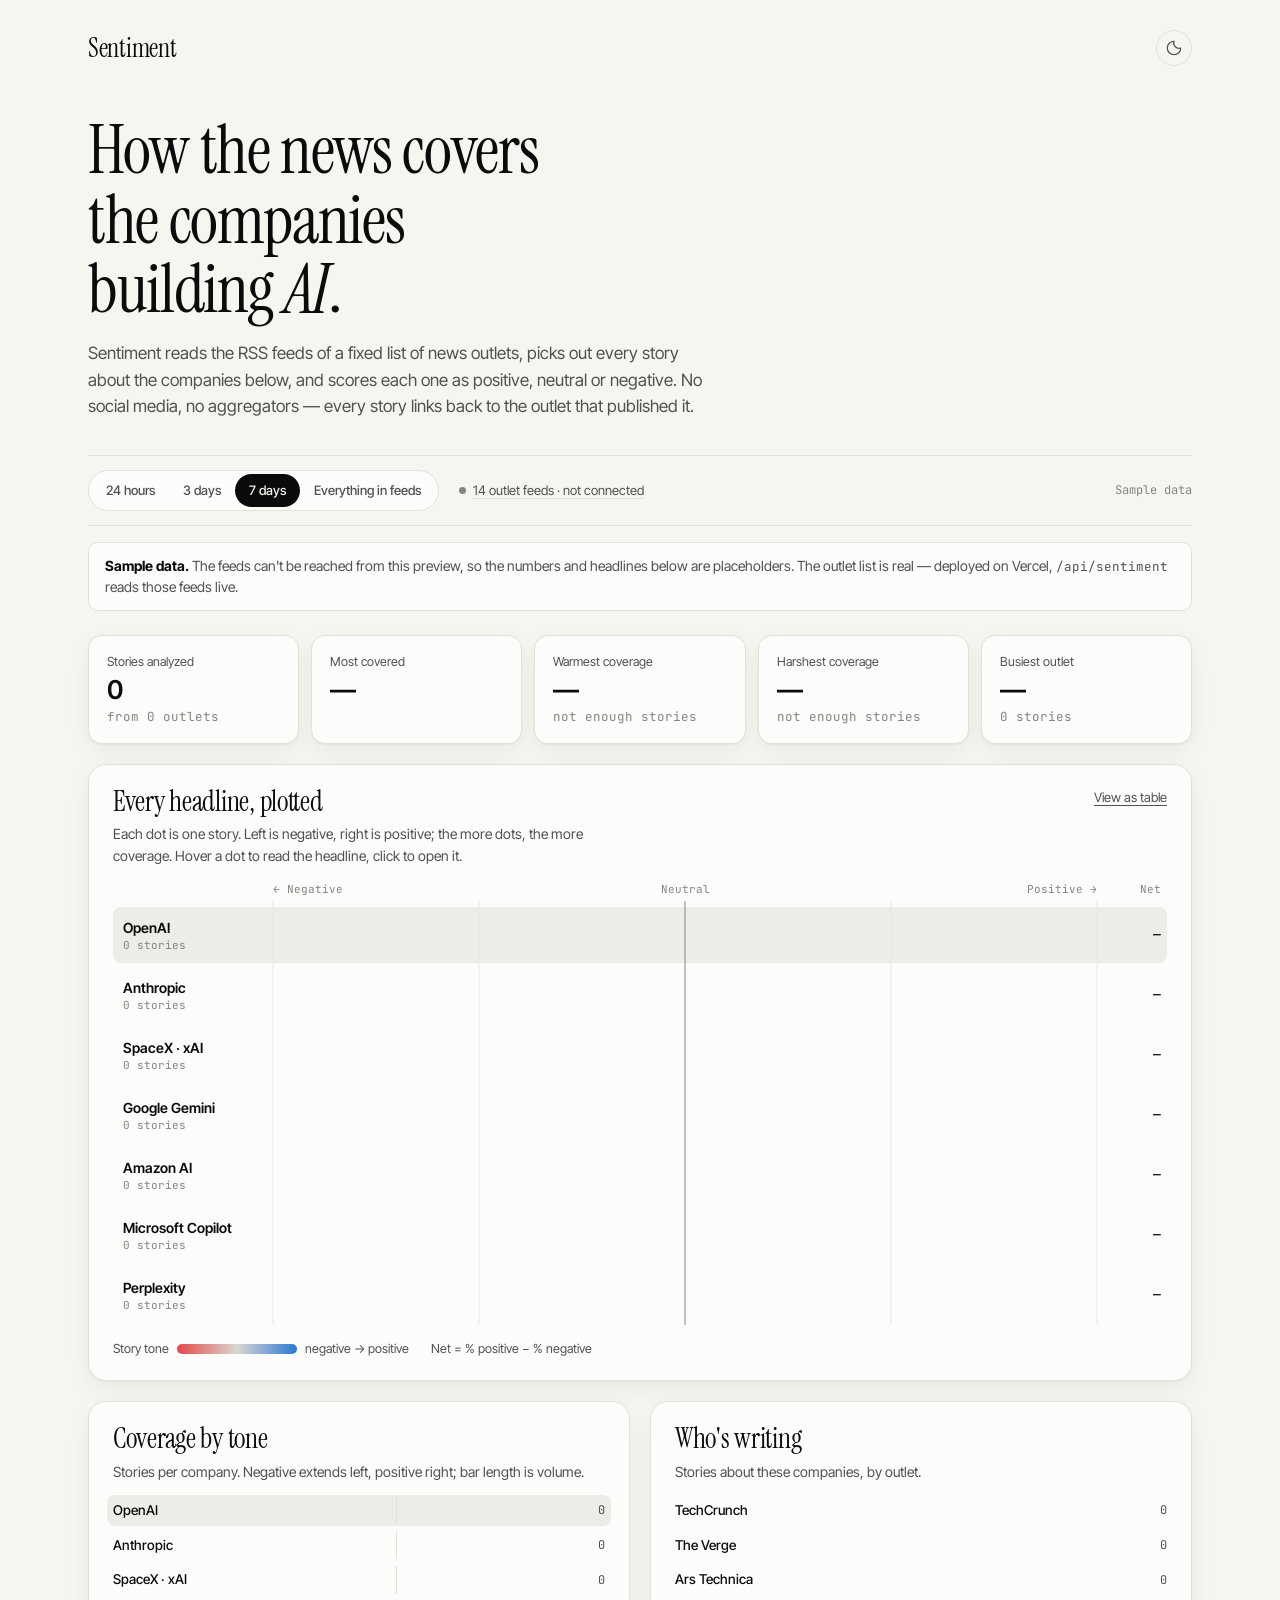
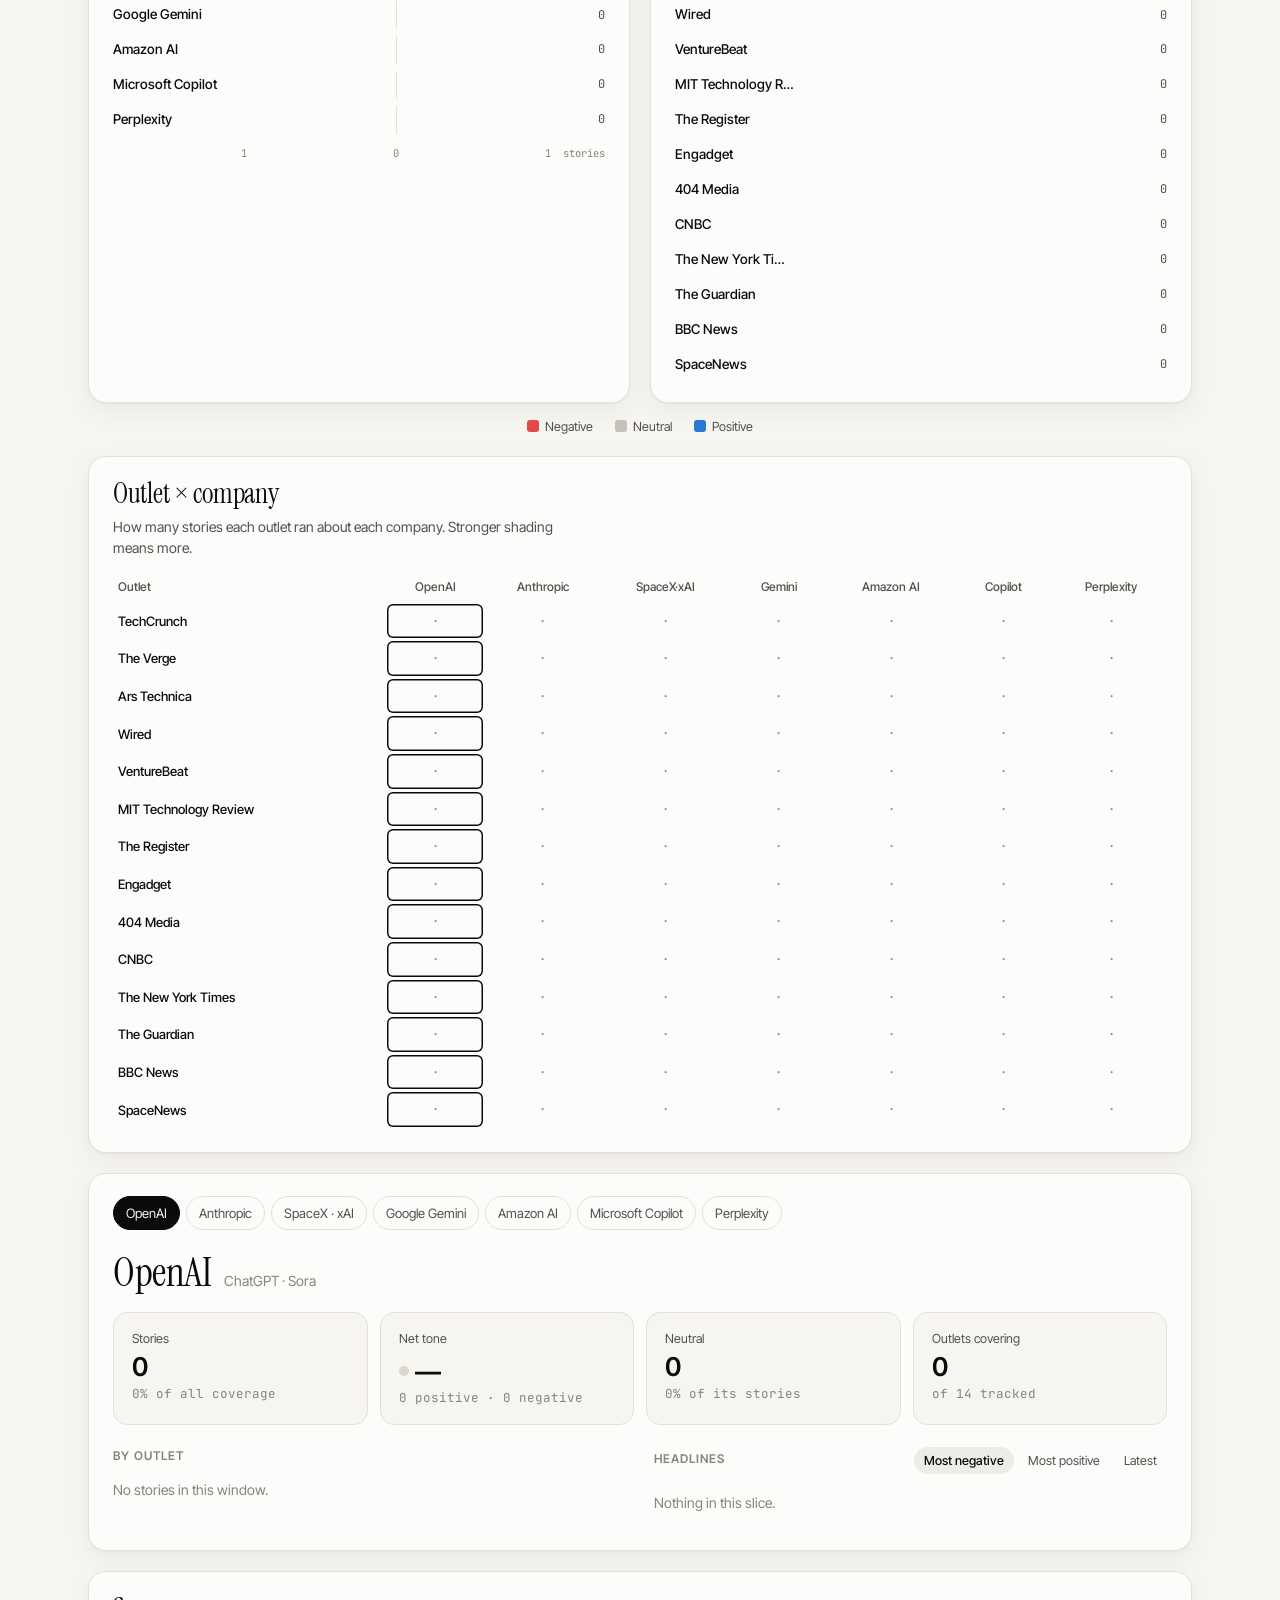
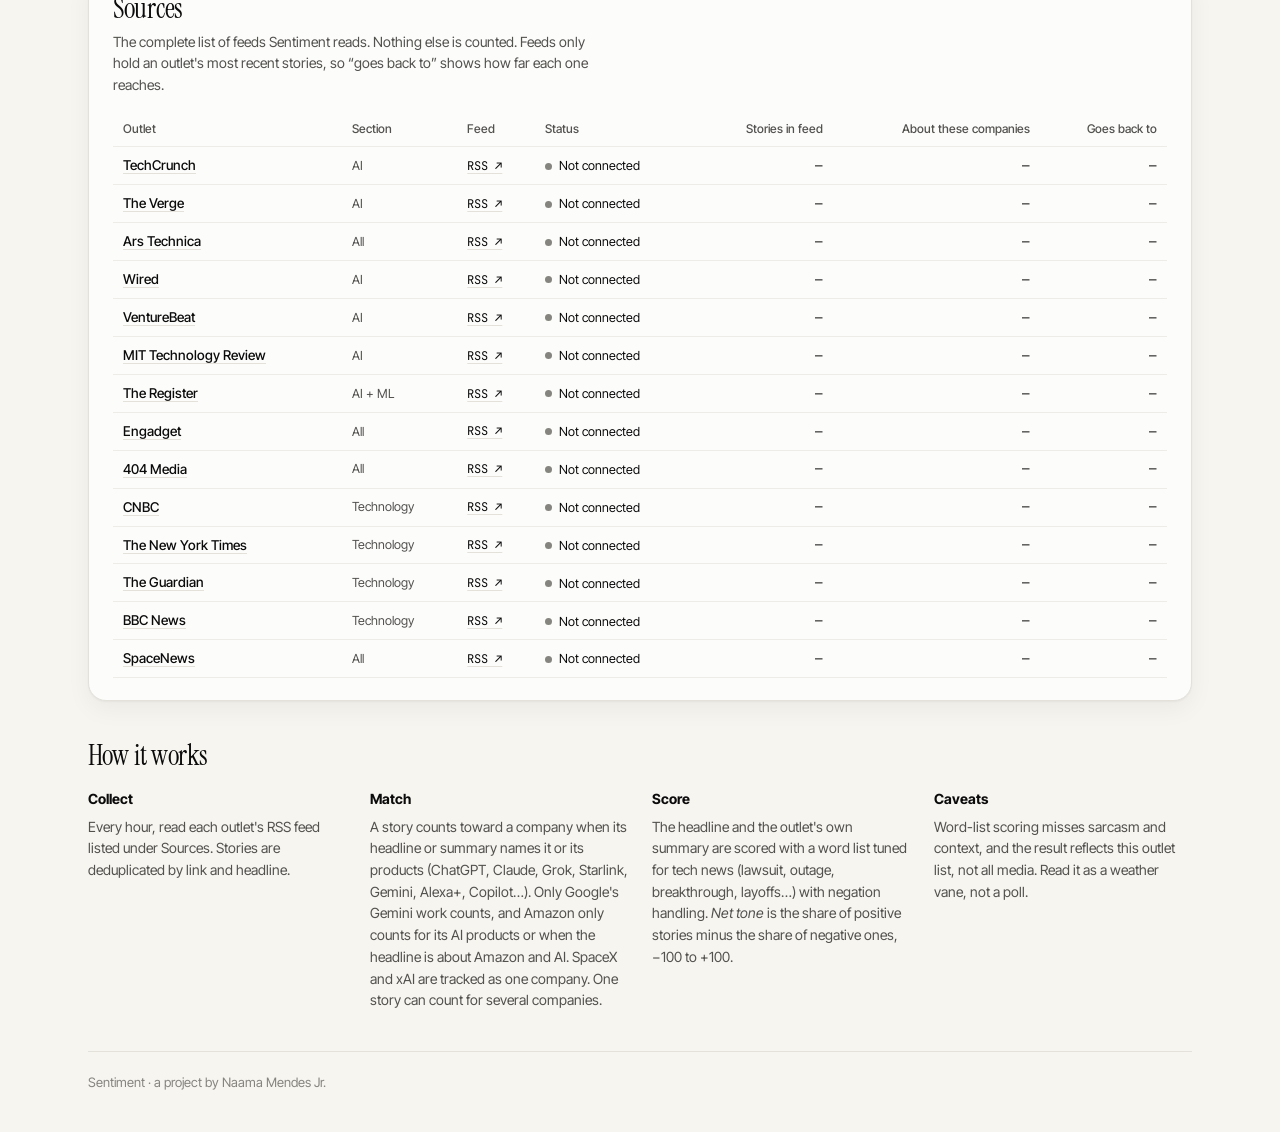
==== commit 13962100: "Sentiment: Gemini-only Google, AI-only Amazon, merge SpaceX and xAI - Google is now Google Gemini (G" ====
--- a/sentiment/index.html
+++ b/sentiment/index.html
@@ -4,7 +4,7 @@
   <meta charset="utf-8" />
   <meta name="viewport" content="width=device-width, initial-scale=1" />
   <title>Sentiment</title>
-  <meta name="description" content="How the news covers the companies building AI — OpenAI, Anthropic, xAI, SpaceX, Google, Amazon, Microsoft and Perplexity — read straight from publisher RSS feeds." />
+  <meta name="description" content="How the news covers the companies building AI — OpenAI, Anthropic, SpaceX · xAI, Google Gemini, Amazon AI, Microsoft Copilot and Perplexity — read straight from publisher RSS feeds." />
   <link rel="preconnect" href="https://fonts.googleapis.com" />
   <link rel="preconnect" href="https://fonts.gstatic.com" crossorigin />
   <link href="https://fonts.googleapis.com/css2?family=Instrument+Serif:ital@0;1&family=Inter+Tight:wght@400;500;600&family=JetBrains+Mono:wght@400;500&display=swap" rel="stylesheet" />
@@ -105,7 +105,7 @@
         <h2>How it works</h2>
         <div class="method-grid">
           <div><h3>Collect</h3><p>Every hour, read each outlet's RSS feed listed under Sources. Stories are deduplicated by link and headline.</p></div>
-          <div><h3>Match</h3><p>A story counts toward a company when its headline or summary names it (OpenAI, ChatGPT, Claude, Grok, Gemini, Copilot…). Broad names like “Amazon” or “Google” only count alongside an AI term. One story can count for several companies.</p></div>
+          <div><h3>Match</h3><p>A story counts toward a company when its headline or summary names it or its products (ChatGPT, Claude, Grok, Starlink, Gemini, Alexa+, Copilot…). Only Google's Gemini work counts, and Amazon only counts for its AI products or when the headline is about Amazon and AI. SpaceX and xAI are tracked as one company. One story can count for several companies.</p></div>
           <div><h3>Score</h3><p>The headline and the outlet's own summary are scored with a word list tuned for tech news (lawsuit, outage, breakthrough, layoffs…) with negation handling. <em>Net tone</em> is the share of positive stories minus the share of negative ones, −100 to +100.</p></div>
           <div><h3>Caveats</h3><p>Word-list scoring misses sarcasm and context, and the result reflects this outlet list, not all media. Read it as a weather vane, not a poll.</p></div>
         </div>
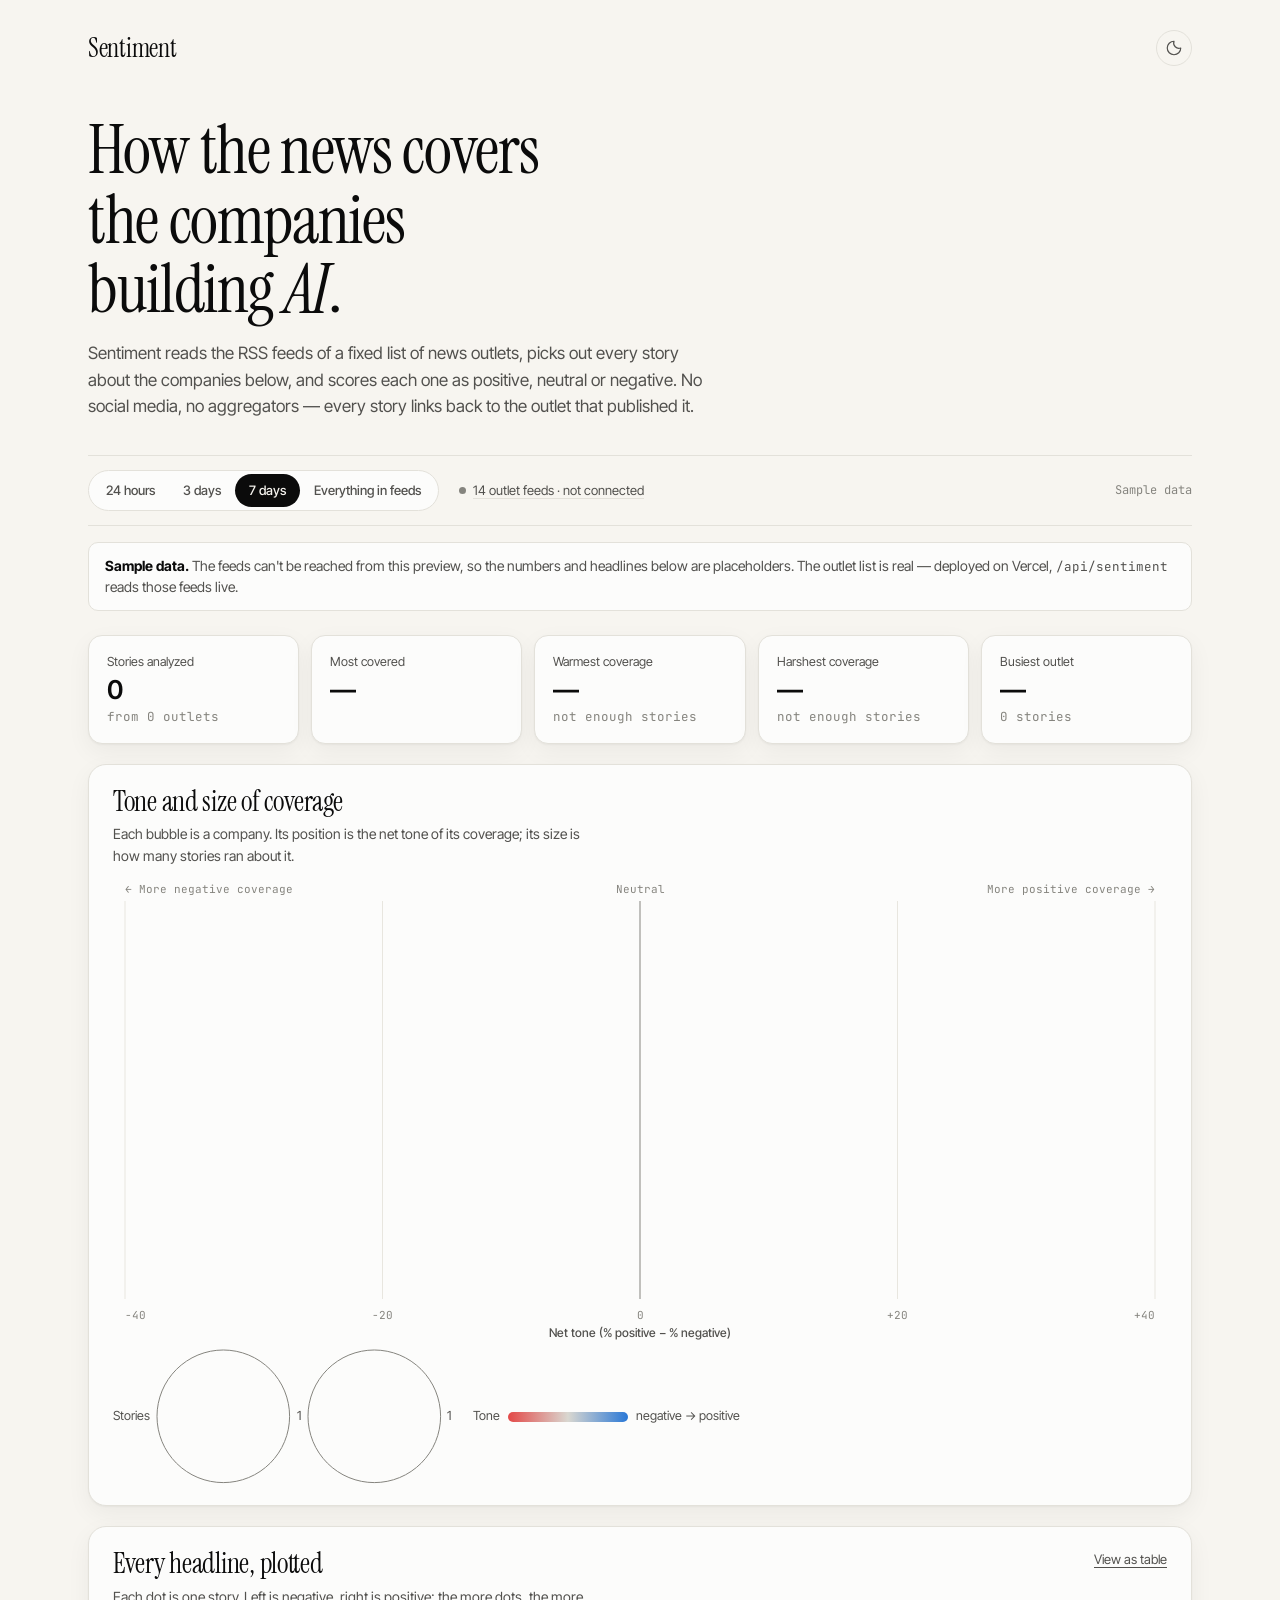
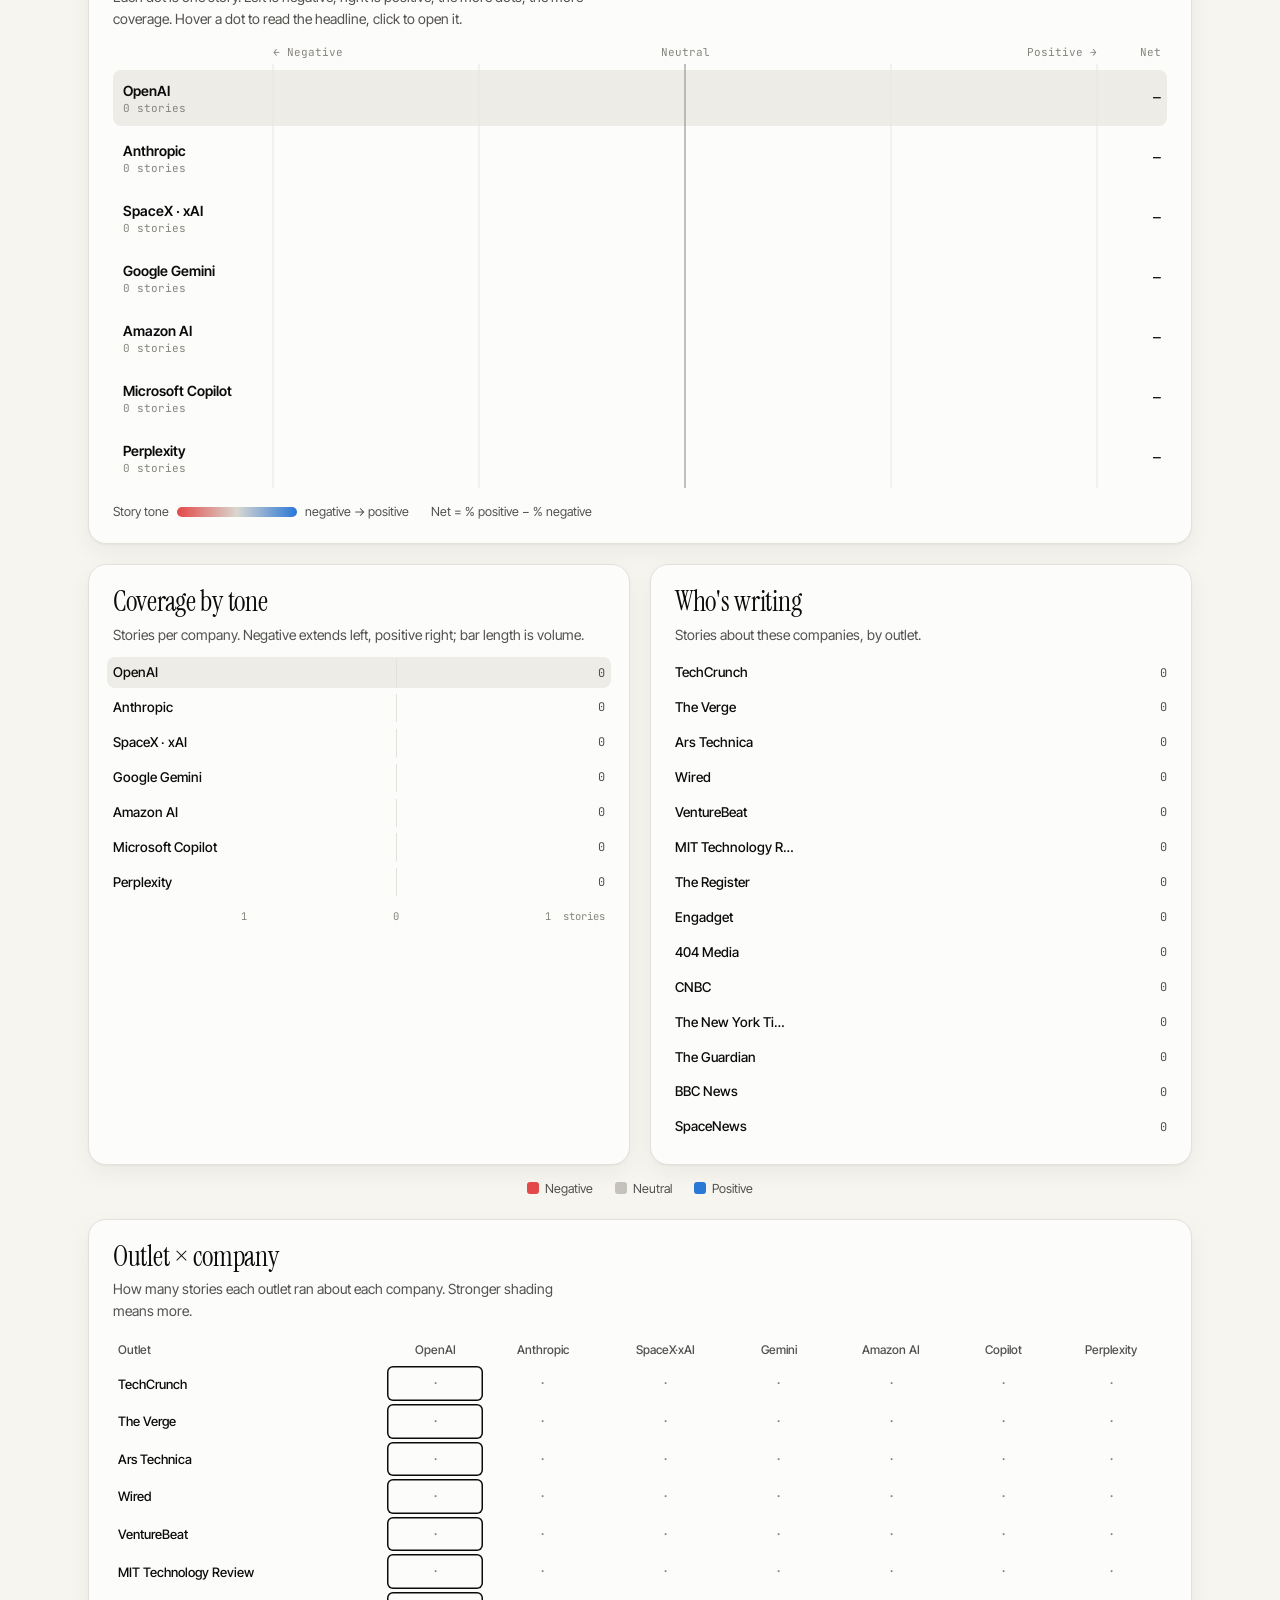
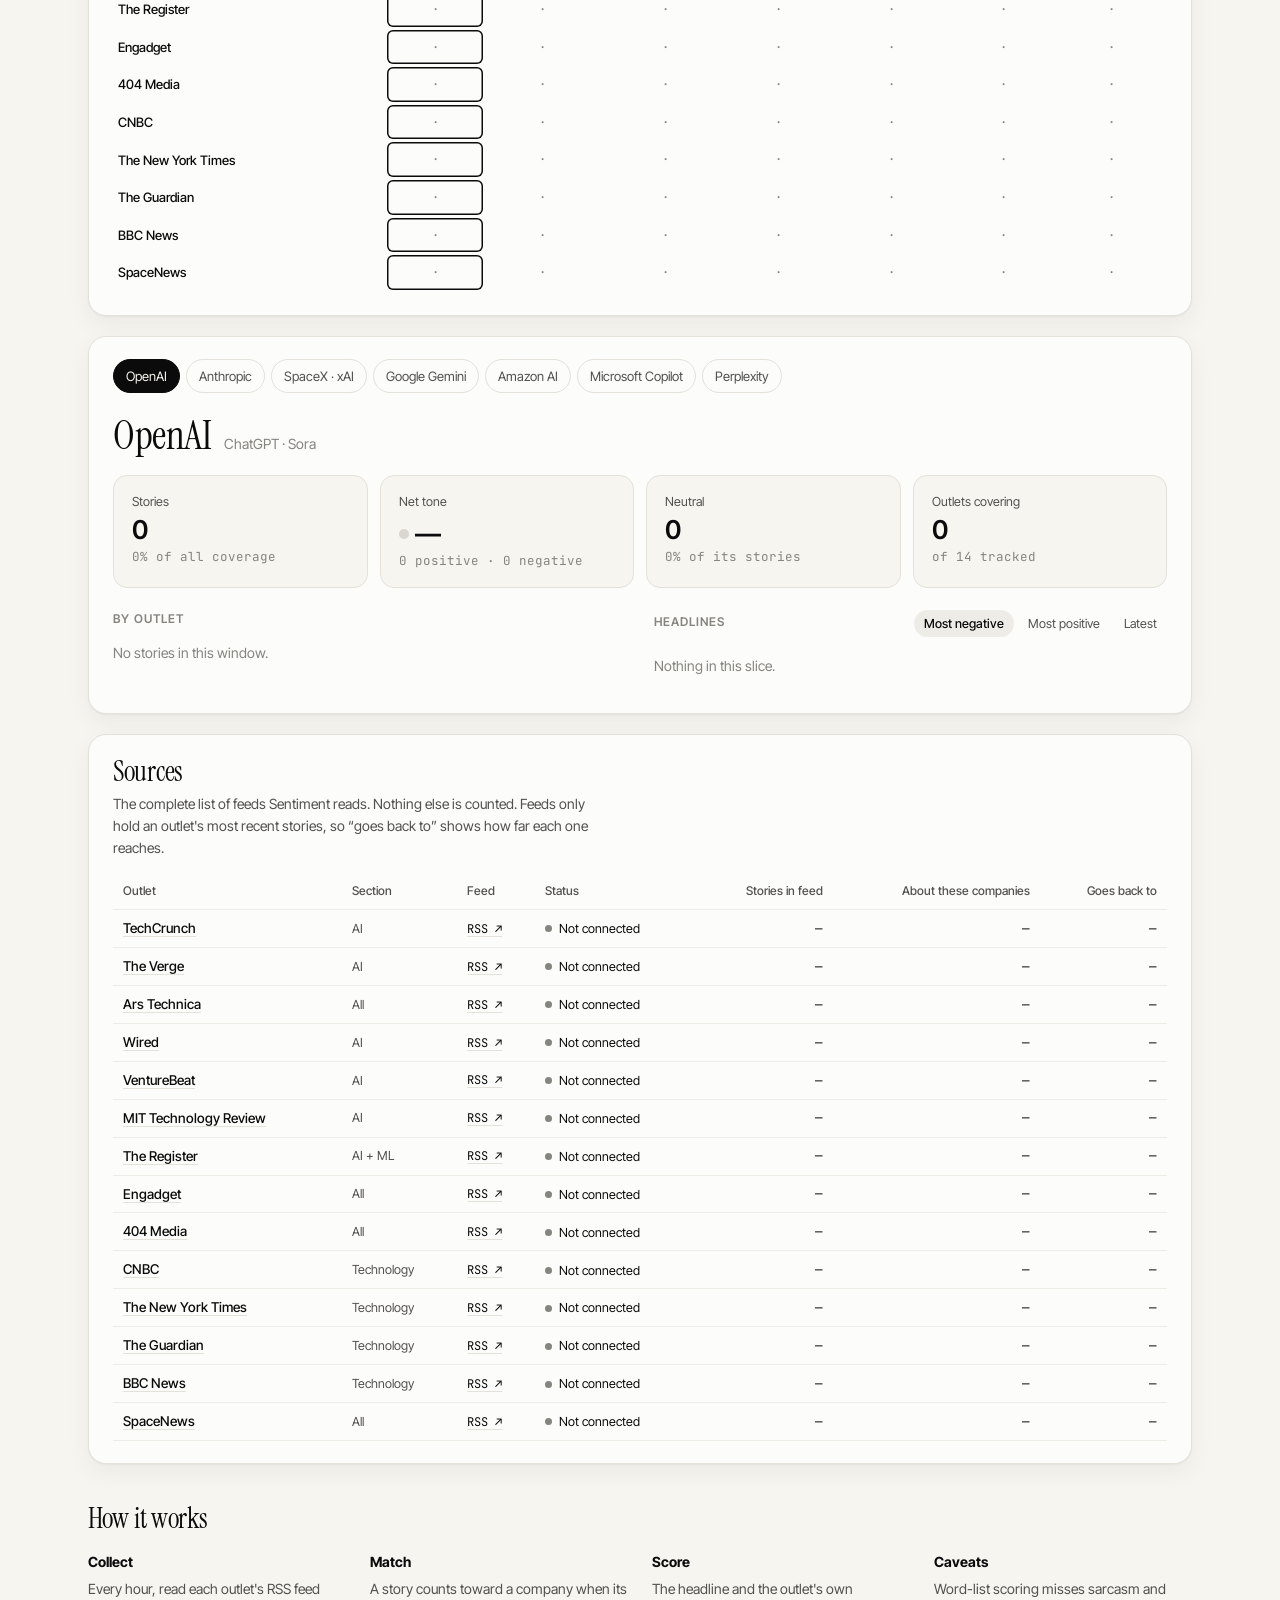
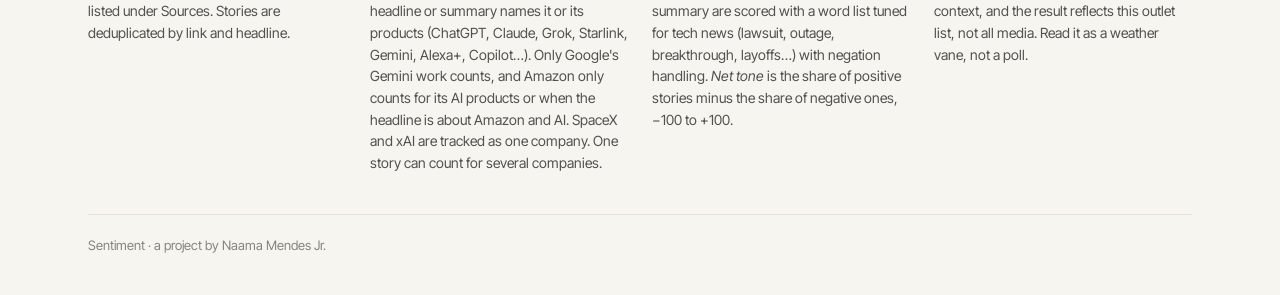
==== commit 94b815c4: "Sentiment: add tone-and-size bubble chart One bubble per company, placed by net tone and sized by st" ====
--- a/sentiment/index.html
+++ b/sentiment/index.html
@@ -43,6 +43,17 @@
 
     <main id="main" class="main">
       <section class="tiles" id="tiles" aria-label="Summary"></section>
+
+      <section class="card">
+        <div class="card-head">
+          <div>
+            <h2>Tone and size of coverage</h2>
+            <p class="sub">Each bubble is a company. Its position is the net tone of its coverage; its size is how many stories ran about it.</p>
+          </div>
+        </div>
+        <div class="bubble-wrap" id="bubbles"></div>
+        <div class="legend" id="bubbleLegend"></div>
+      </section>
 
       <section class="card">
         <div class="card-head">
--- a/sentiment/sentiment.css
+++ b/sentiment/sentiment.css
@@ -131,6 +131,21 @@
 
 .duo { display: grid; grid-template-columns: 1fr 1fr; gap: 20px; }
 
+/* ---------- Bubble chart ---------- */
+.bubble-wrap { position: relative; width: 100%; }
+.bubble-wrap svg { display: block; width: 100%; height: auto; overflow: visible; }
+.bubble-wrap text { font-family: var(--sans); }
+.axis-label { font-size: 12px; fill: var(--ink-2); font-weight: 500; }
+.bubble { cursor: pointer; }
+.bubble:focus { outline: none; }
+.bubble circle.fill { stroke: var(--surface); stroke-width: 2; transition: stroke .15s; }
+.bubble:hover circle.fill, .bubble:focus-visible circle.fill, .bubble.selected circle.fill { stroke: var(--ink); stroke-width: 2.5; }
+.bubble-name { font-size: 13px; font-weight: 600; fill: var(--ink); paint-order: stroke; stroke: var(--surface); stroke-width: 4px; stroke-linejoin: round; pointer-events: none; }
+.bubble-name.inside { stroke: none; }
+.bubble-count { font-family: var(--mono) !important; font-size: 11.5px; pointer-events: none; }
+.legend .size-key { display: inline-flex; align-items: center; gap: 6px; }
+.legend .size-key svg { overflow: visible; }
+
 /* ---------- Strip chart ---------- */
 .strip-wrap { position: relative; width: 100%; }
 .strip-wrap svg { display: block; width: 100%; height: auto; overflow: visible; }
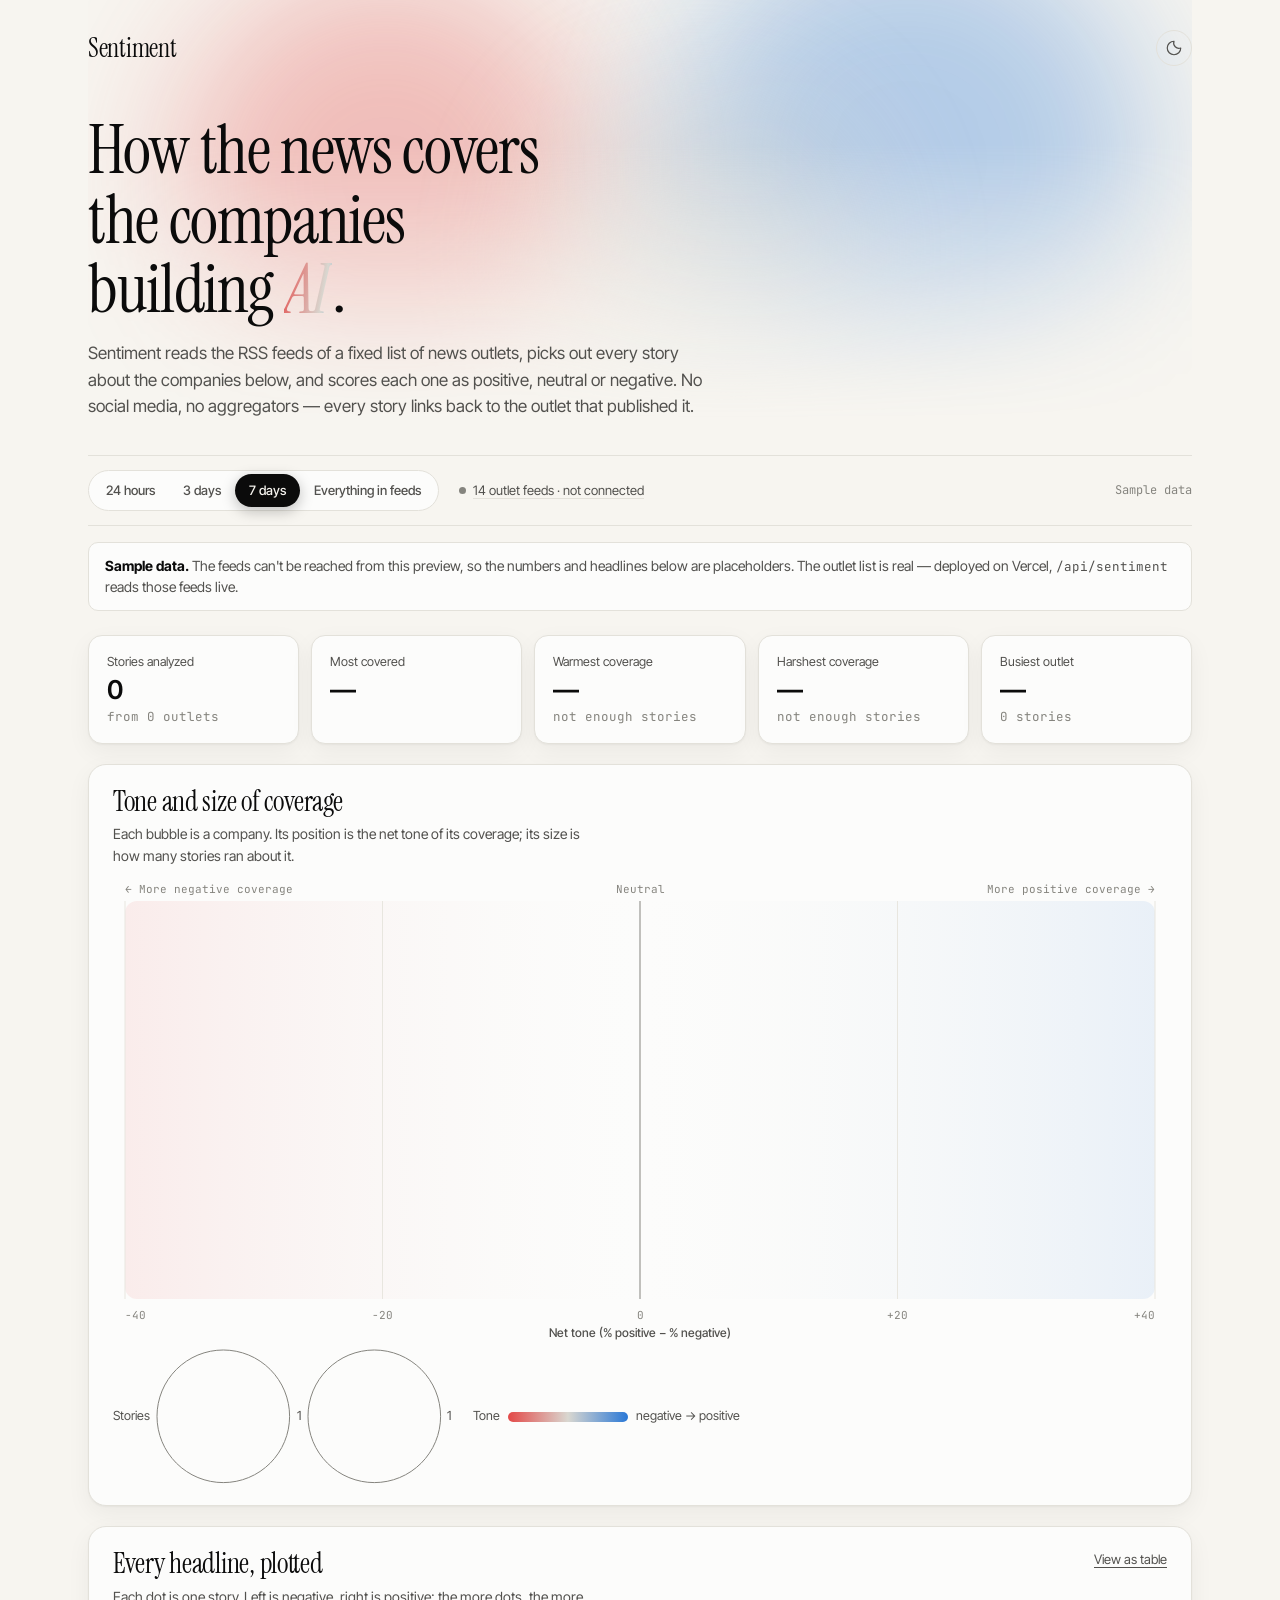
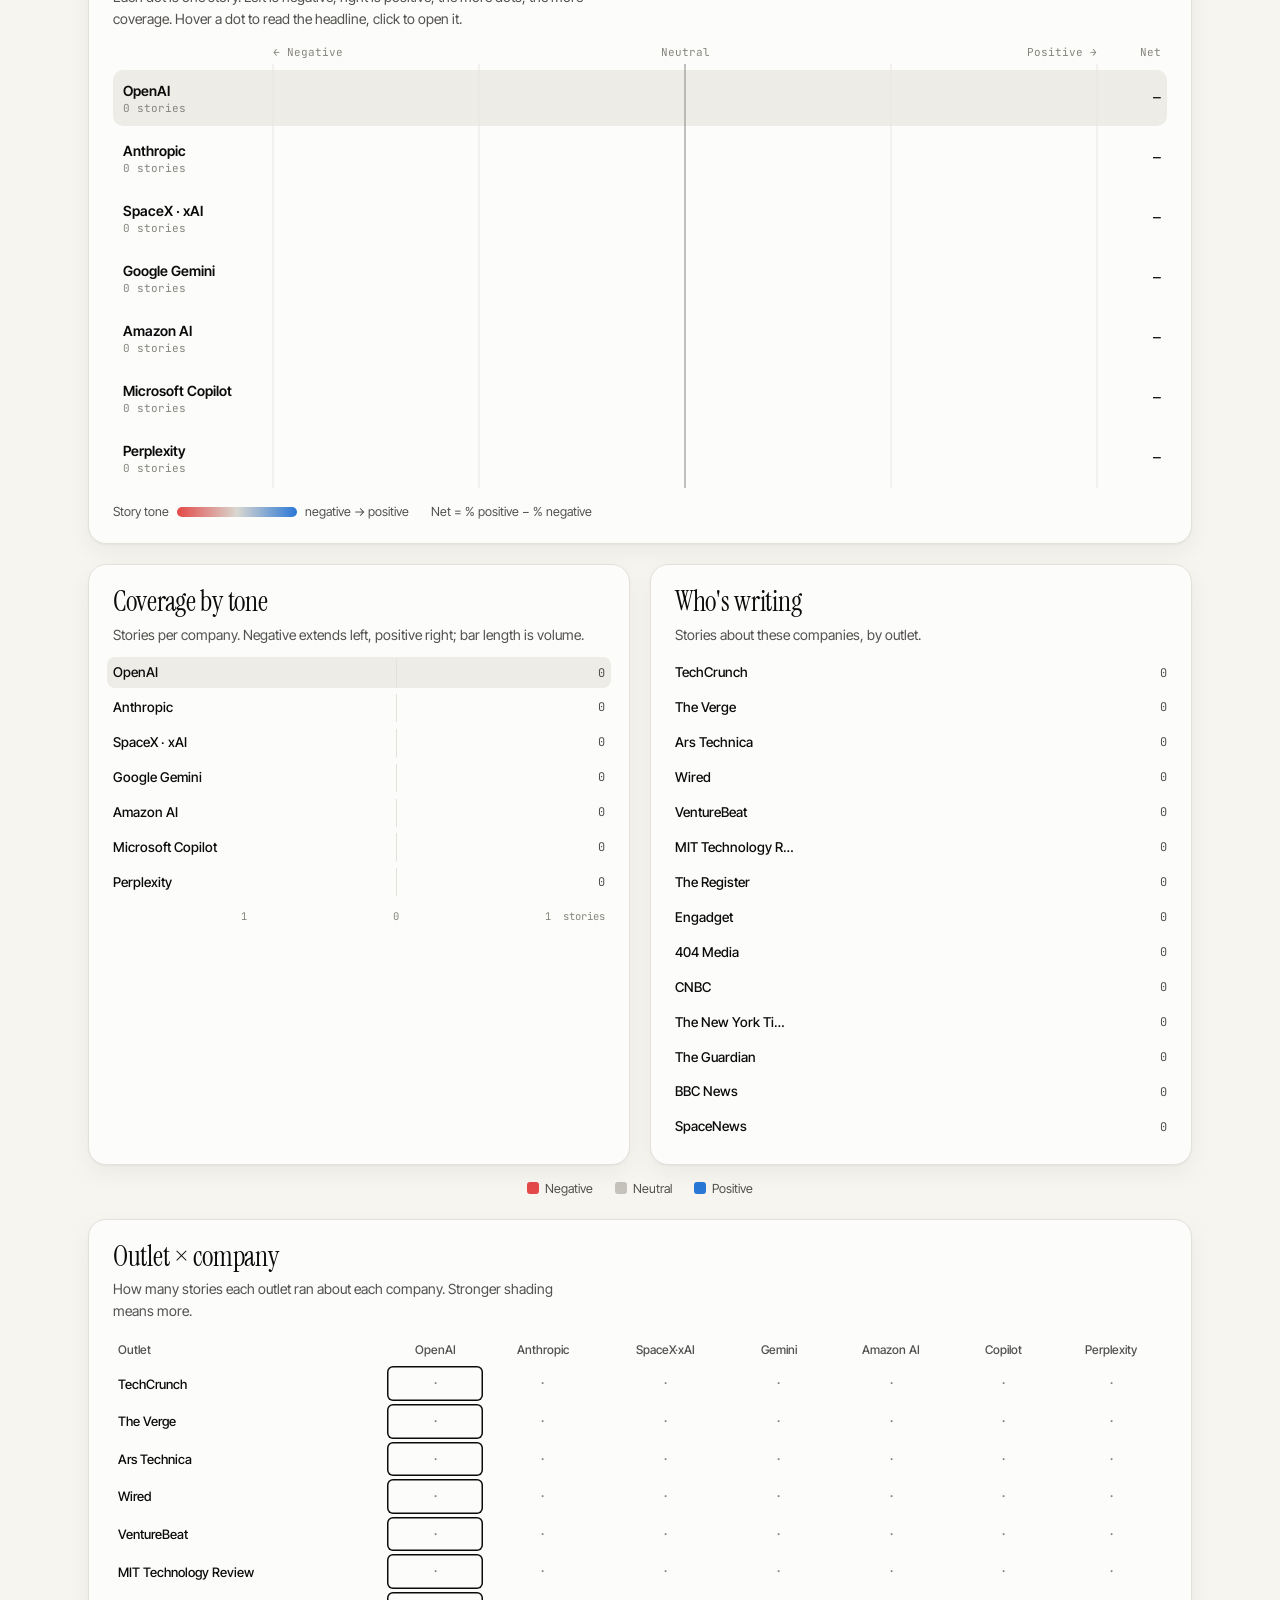
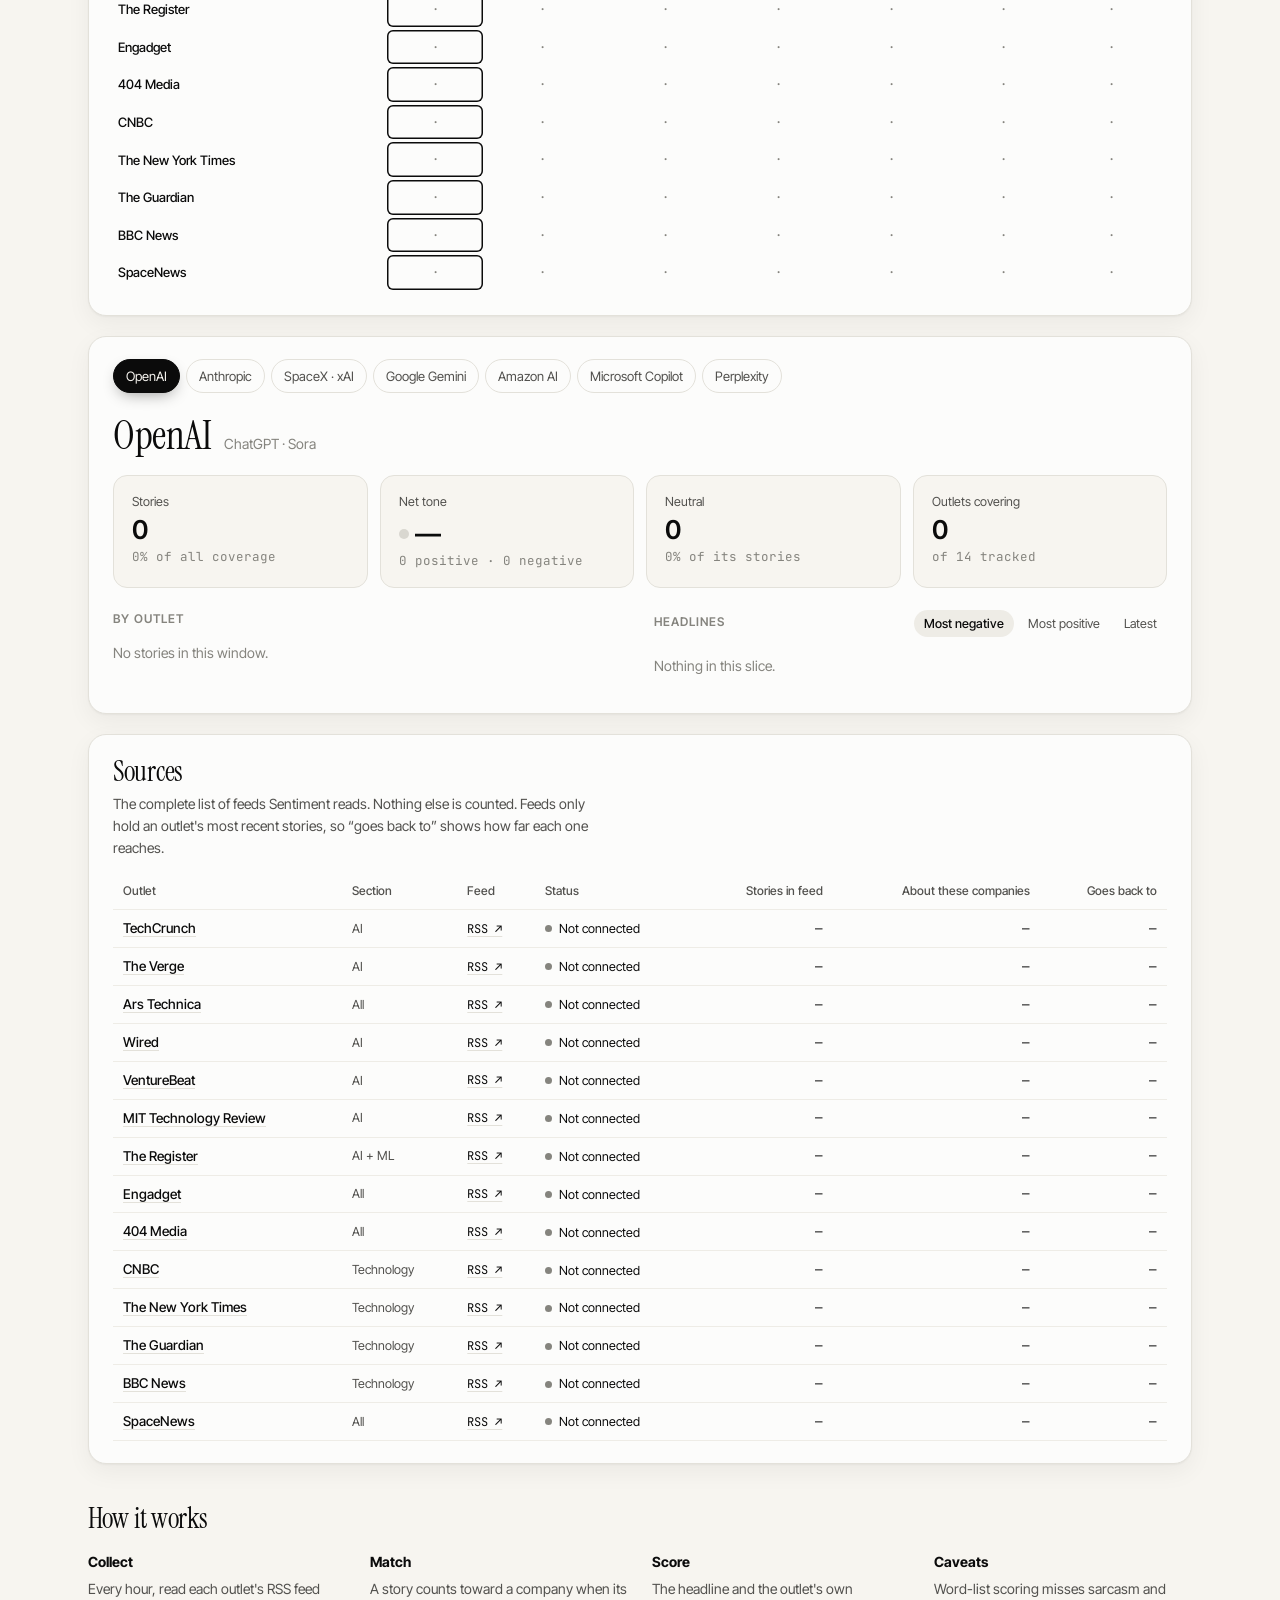
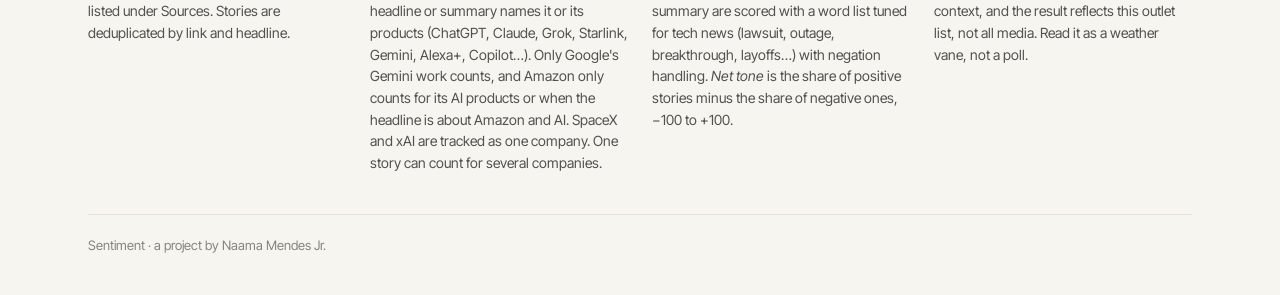
==== commit d93fc9ca: "Sentiment: animation and interaction polish - Hero: drifting tone-colored aurora, word-by-word headl" ====
--- a/sentiment/index.html
+++ b/sentiment/index.html
@@ -16,18 +16,20 @@
 <body>
   <div class="page">
     <header class="masthead">
+      <div class="aurora" aria-hidden="true"><span></span><span></span><span></span></div>
       <div class="masthead-row">
         <a class="wordmark" href="/sentiment/">Sentiment</a>
         <button class="theme-toggle" id="themeToggle" type="button" aria-label="Toggle dark mode">
           <svg viewBox="0 0 24 24" width="18" height="18" aria-hidden="true"><path d="M12 3a9 9 0 1 0 9 9 7 7 0 0 1-9-9z" fill="none" stroke="currentColor" stroke-width="1.6" stroke-linejoin="round"/></svg>
         </button>
       </div>
-      <h1 class="headline">How the news covers the companies building <em>AI</em>.</h1>
+      <h1 class="headline" aria-label="How the news covers the companies building AI."><span class="w" style="--i:0">How</span> <span class="w" style="--i:1">the</span> <span class="w" style="--i:2">news</span> <span class="w" style="--i:3">covers</span> <span class="w" style="--i:4">the</span> <span class="w" style="--i:5">companies</span> <span class="w" style="--i:6">building</span> <span class="w" style="--i:7"><em class="ai">AI</em>.</span></h1>
       <p class="dek" id="dek">Sentiment reads the RSS feeds of a fixed list of news outlets, picks out every story about the companies below, and scores each one as positive, neutral or negative. No social media, no aggregators — every story links back to the outlet that published it.</p>
     </header>
 
     <div class="controls" role="toolbar" aria-label="Filters">
       <div class="seg" role="radiogroup" aria-label="Time window" id="windowSeg">
+        <span class="seg-thumb" aria-hidden="true"></span>
         <button role="radio" data-window="1">24 hours</button>
         <button role="radio" data-window="3">3 days</button>
         <button role="radio" data-window="7" aria-checked="true">7 days</button>
@@ -125,7 +127,7 @@
 
     <footer class="foot">Sentiment · a project by Naama Mendes Jr.</footer>
   </div>
-  <div class="tooltip" id="tooltip" role="tooltip" hidden></div>
+  <div class="tooltip" id="tooltip" role="tooltip"></div>
   <script src="/sentiment/sentiment.js" defer></script>
 </body>
 </html>
--- a/sentiment/sentiment.css
+++ b/sentiment/sentiment.css
@@ -308,3 +308,214 @@
   .bar-row, .bar-axis { grid-template-columns: 96px 1fr 36px; gap: 8px; }
   .detail-title h2 { font-size: 32px; }
 }
+
+/* =====================================================================
+   MOTION
+   Everything below is animation and interaction polish. All of it is
+   switched off under prefers-reduced-motion (see the end of the file).
+   ===================================================================== */
+
+:root {
+  --spring: cubic-bezier(.34, 1.56, .64, 1);     /* overshoots a little */
+  --glide: cubic-bezier(.16, 1, .3, 1);          /* fast out, long settle */
+  --glow: color-mix(in srgb, var(--pos) 14%, transparent);
+}
+
+/* Smooth theme switches */
+body, .card, .tile, .controls, .chip, .seg, .banner, .tooltip {
+  transition: background-color .45s ease, border-color .45s ease, color .45s ease, box-shadow .3s ease;
+}
+
+/* ---------- Hero ---------- */
+.masthead { position: relative; isolation: isolate; }
+.aurora {
+  position: absolute; z-index: -1; pointer-events: none;
+  inset: -40px 0 auto 0; height: 460px; overflow: hidden;
+  mask-image: linear-gradient(to bottom, #000 40%, transparent);
+  -webkit-mask-image: linear-gradient(to bottom, #000 40%, transparent);
+}
+.aurora span {
+  position: absolute; border-radius: 50%; filter: blur(70px); opacity: .32;
+  animation: drift 22s ease-in-out infinite alternate;
+}
+.aurora span:nth-child(1) { width: 420px; height: 420px; left: 8%; top: 10px; background: var(--neg); }
+.aurora span:nth-child(2) { width: 480px; height: 480px; right: 4%; top: -40px; background: var(--pos); animation-duration: 26s; animation-delay: -8s; }
+.aurora span:nth-child(3) { width: 300px; height: 300px; left: 42%; top: 140px; background: var(--mid); opacity: .5; animation-duration: 18s; animation-delay: -4s; }
+:root[data-theme="dark"] .aurora span { opacity: .2; }
+@media (prefers-color-scheme: dark) { :root:not([data-theme="light"]) .aurora span { opacity: .2; } }
+@keyframes drift {
+  0%   { transform: translate(0, 0) scale(1); }
+  50%  { transform: translate(60px, 30px) scale(1.12); }
+  100% { transform: translate(-40px, 50px) scale(.94); }
+}
+
+.headline .w { display: inline-block; }
+.js .headline .w { animation: wordUp .9s var(--glide) backwards; animation-delay: calc(var(--i) * 70ms + 80ms); }
+@keyframes wordUp { from { opacity: 0; transform: translateY(.45em) rotate(2deg); filter: blur(6px); } }
+.headline .ai {
+  background: linear-gradient(100deg, var(--neg), var(--mid) 30%, var(--pos) 55%, var(--mid) 75%, var(--neg));
+  background-size: 300% 100%;
+  -webkit-background-clip: text; background-clip: text; color: transparent;
+  animation: shimmer 7s linear infinite; padding-right: .06em;
+}
+@keyframes shimmer { to { background-position: -300% 0; } }
+.js .dek, .js .controls { animation: fadeUp .8s var(--glide) backwards; }
+.js .dek { animation-delay: .5s; }
+.js .controls { animation-delay: .62s; }
+@keyframes fadeUp { from { opacity: 0; transform: translateY(14px); } }
+
+.theme-toggle { transition: transform .2s var(--spring), background-color .3s, color .3s; }
+.theme-toggle:hover { transform: rotate(-12deg) scale(1.08); }
+.theme-toggle.spin svg { animation: spin .6s var(--spring); }
+@keyframes spin { from { transform: rotate(-200deg) scale(.6); } }
+
+/* ---------- Controls ---------- */
+.seg { position: relative; }
+.seg button { position: relative; z-index: 1; transition: color .3s ease; }
+.seg button[aria-checked="true"] { background: transparent; color: var(--bg); }
+.seg-thumb {
+  position: absolute; z-index: 0; top: 3px; bottom: 3px; left: 0; width: 0;
+  border-radius: 999px; background: var(--ink);
+  transition: transform .5s var(--spring), width .4s var(--glide);
+  box-shadow: 0 4px 14px color-mix(in srgb, var(--ink) 25%, transparent);
+}
+.seg button:active { transform: scale(.95); }
+
+.feed-status i.live { animation: pulse 2.2s ease-out infinite; }
+@keyframes pulse {
+  0%   { box-shadow: 0 0 0 0 rgba(12, 163, 12, .55); }
+  70%  { box-shadow: 0 0 0 8px rgba(12, 163, 12, 0); }
+  100% { box-shadow: 0 0 0 0 rgba(12, 163, 12, 0); }
+}
+
+/* ---------- Cards: entrance, hover lift, pointer spotlight ---------- */
+.card, .tile { position: relative; isolation: isolate; }
+.card::before, .tile::before {
+  content: ""; position: absolute; inset: 0; border-radius: inherit; z-index: -1; pointer-events: none;
+  background: radial-gradient(520px circle at var(--mx, 50%) var(--my, 0%), var(--glow), transparent 45%);
+  opacity: 0; transition: opacity .4s ease;
+}
+.card:hover::before, .tile:hover::before { opacity: 1; }
+.card { transition: transform .5s var(--glide), box-shadow .5s var(--glide), background-color .45s, border-color .45s; }
+.card:hover { box-shadow: 0 2px 4px rgba(20, 20, 15, .04), 0 22px 48px -12px rgba(20, 20, 15, .16); border-color: color-mix(in srgb, var(--ink) 16%, var(--rule)); }
+
+.js .main > * { animation: rise .9s var(--glide) backwards; }
+.js .main > *:nth-child(1) { animation-delay: .7s; }
+.js .main > *:nth-child(2) { animation-delay: .8s; }
+.js .main > *:nth-child(3) { animation-delay: .9s; }
+.js .main > *:nth-child(n+4) { animation-delay: 1s; }
+@keyframes rise { from { opacity: 0; transform: translateY(26px) scale(.985); } }
+
+.tiles .tile { transition: transform .35s var(--spring), box-shadow .35s ease, border-color .3s; }
+.js .tiles .tile { animation: rise .8s var(--glide) backwards; animation-delay: calc(var(--i) * 80ms + .75s); }
+.tiles .tile:hover { transform: translateY(-4px); box-shadow: 0 18px 36px -14px rgba(20, 20, 15, .22); }
+.tile-value { transition: letter-spacing .4s var(--glide); }
+.tile:hover .tile-value { letter-spacing: -.01em; }
+
+/* ---------- Bubble chart ---------- */
+.bubble-svg .wash { opacity: .9; transition: opacity .4s; }
+.bubble-svg:hover .wash { opacity: 1; }
+.bubble, .bubble-svg .label { transition: transform 1.1s var(--glide), opacity .4s ease; }
+.bubble .b-mag, .bubble-svg .label .b-mag { transition: transform .35s var(--glide); }
+.bubble .b-float, .bubble-svg .label .b-float { animation: bob 4s ease-in-out infinite; }
+@keyframes bob { 50% { transform: translateY(-5px); } }
+.bubble .b-scale { transition: transform 1.1s var(--spring); }
+.bubble .b-pop, .bubble-svg .label .b-pop { transition: transform .45s var(--spring); }
+.bubble.hot .b-pop, .bubble-svg .label.hot .b-pop { transform: scale(1.12); }
+.bubble circle.fill { vector-effect: non-scaling-stroke; stroke: var(--surface); stroke-width: 2; }
+.bubble.hot circle.fill, .bubble:focus-visible circle.fill, .bubble.selected circle.fill { stroke: var(--ink); stroke-width: 2.5; }
+.bubble circle.hit { fill: transparent; }
+.bubble .halo { opacity: 0; pointer-events: none; transform-box: fill-box; transform-origin: center; }
+.bubble.hot .halo { animation: halo 1.4s ease-out infinite; }
+@keyframes halo { 0% { opacity: .45; transform: scale(1); } 100% { opacity: 0; transform: scale(1.7); } }
+.bubble-svg.has-hot .bubble:not(.hot), .bubble-svg.has-hot .label:not(.hot) { opacity: .28; }
+.bubble-svg .label.entering { opacity: 0; }
+.bubble-svg .guide .drop {
+  stroke: var(--ink); stroke-width: 1.5; stroke-linecap: round;
+  stroke-dasharray: var(--len) var(--len); stroke-dashoffset: var(--len);
+  animation: draw .45s var(--glide) forwards;
+}
+@keyframes draw { to { stroke-dashoffset: 0; } }
+.bubble-svg .guide .badge > * { animation: badgeIn .45s var(--spring) backwards .12s; transform-box: fill-box; transform-origin: center; }
+.bubble-svg .guide .badge text { font-family: var(--mono); font-size: 12px; font-weight: 600; }
+@keyframes badgeIn { from { opacity: 0; transform: scale(.4); } }
+
+/* ---------- Strip chart ---------- */
+.strip-svg .dot-pos { transition: transform 1.1s var(--spring); }
+.strip-svg .dot { transform-box: fill-box; transform-origin: center; transition: transform .25s var(--spring), stroke .2s; }
+.strip-svg .dot:hover { transform: scale(2); stroke: var(--ink); stroke-width: 1; }
+.strip-svg .row-hit { fill: transparent; }
+.strip-svg .strip-row { transition: opacity .3s ease; }
+.strip-svg.has-hot .strip-row:not(.hot) { opacity: .3; }
+.strip-svg .strip-row.hot .dot { transform: scale(1.25); }
+.strip-svg .strip-row.hot .dot:hover { transform: scale(2.1); }
+.strip-svg .row-name { transition: fill .2s; }
+
+/* ---------- Bars ---------- */
+.bar-row { transition: background-color .25s ease, transform .35s var(--spring); }
+.bar-row:hover { transform: translateX(4px); }
+.bar-track { transition: transform .35s var(--spring); }
+.bar-row:hover .bar-track { transform: scaleY(1.18); }
+.bars.armed:not(.play) .seg-bar, .bars.armed:not(.play) .hstack { transform: scaleX(0); }
+.bars.play .seg-bar, .bars.play .hstack { animation: growX 1s var(--glide) backwards; animation-delay: calc(var(--i) * 70ms + 60ms); }
+.seg-bar.neg { transform-origin: right center; }
+.seg-bar.pos, .hstack { transform-origin: left center; }
+.seg-bar.neu { transform-origin: center; }
+@keyframes growX { from { transform: scaleX(0); } }
+
+/* ---------- Heatmap ---------- */
+table.heat td { transition: transform .3s var(--spring), box-shadow .3s ease, opacity .3s ease; }
+table.heat td:hover { transform: scale(1.14); box-shadow: 0 8px 20px -6px rgba(0, 0, 0, .35); position: relative; z-index: 2; }
+table.heat.has-hot td:not(.col-hot) { opacity: .45; }
+table.heat.has-hot tr.row-hot td { opacity: 1; }
+table.heat th { transition: color .2s ease; }
+table.heat.has-hot th.col-hot, table.heat.has-hot tr.row-hot th { color: var(--ink); font-weight: 600; }
+table.heat.armed:not(.play) td { opacity: 0; transform: scale(.5); }
+table.heat.play td { animation: cellPop .55s var(--spring) backwards; animation-delay: calc(var(--d) * 28ms); }
+@keyframes cellPop { from { opacity: 0; transform: scale(.5); } }
+
+/* ---------- Detail ---------- */
+.chip { transition: background-color .3s ease, color .3s ease, border-color .3s ease, transform .3s var(--spring); }
+.chip:hover { transform: translateY(-2px); }
+.chip:active { transform: scale(.95); }
+.chip[aria-pressed="true"] { box-shadow: 0 6px 16px -6px color-mix(in srgb, var(--ink) 45%, transparent); }
+.detail-body.swap .detail-title { animation: fadeUp .6s var(--glide) backwards; }
+.detail-body.swap .detail-stats .tile { animation: fadeUp .6s var(--glide) backwards; animation-delay: calc(var(--i) * 60ms + 80ms); }
+.detail-body.swap .mini-row { animation: slideIn .6s var(--glide) backwards; animation-delay: calc(var(--i) * 35ms + 200ms); }
+.detail-body.swap .feed li { animation: slideIn .6s var(--glide) backwards; animation-delay: calc(var(--i) * 50ms + 220ms); }
+.detail-body.swap .mini-track .hstack { animation: growX .9s var(--glide) backwards; animation-delay: .3s; }
+@keyframes slideIn { from { opacity: 0; transform: translateX(-14px); } }
+.detail-stats .tile { transition: transform .3s var(--spring); }
+.detail-stats .tile:hover { transform: translateY(-3px); }
+.feed li { transition: transform .3s var(--spring); }
+.feed li:hover { transform: translateX(5px); }
+.feed .dot-key { transition: transform .3s var(--spring); }
+.feed li:hover .dot-key { transform: scale(1.6); }
+.feed-tabs button { transition: background-color .25s ease, color .25s ease; }
+.mini-row { transition: transform .3s var(--spring); }
+.mini-row:hover { transform: translateX(4px); }
+
+/* ---------- Tooltip ---------- */
+.tooltip {
+  opacity: 0; transform: translateY(6px) scale(.96); transform-origin: bottom left;
+  transition: opacity .16s ease, transform .22s var(--spring);
+  backdrop-filter: blur(10px); -webkit-backdrop-filter: blur(10px);
+  background: color-mix(in srgb, var(--surface) 88%, transparent);
+}
+.tooltip.show { opacity: 1; transform: none; }
+
+/* ---------- Sources ---------- */
+.sources-table tbody tr { transition: background-color .2s ease; }
+.sources-table tbody tr:hover { background: var(--rule-soft); }
+.feed-link { display: inline-block; transition: transform .25s var(--spring); }
+.feed-link:hover { transform: translate(2px, -2px); }
+
+/* ---------- Reduced motion: keep everything still ---------- */
+@media (prefers-reduced-motion: reduce) {
+  *, *::before, *::after {
+    animation: none !important;
+    transition-duration: 0s !important;
+    transition-delay: 0s !important;
+  }
+  .aurora { display: none; }
+}
